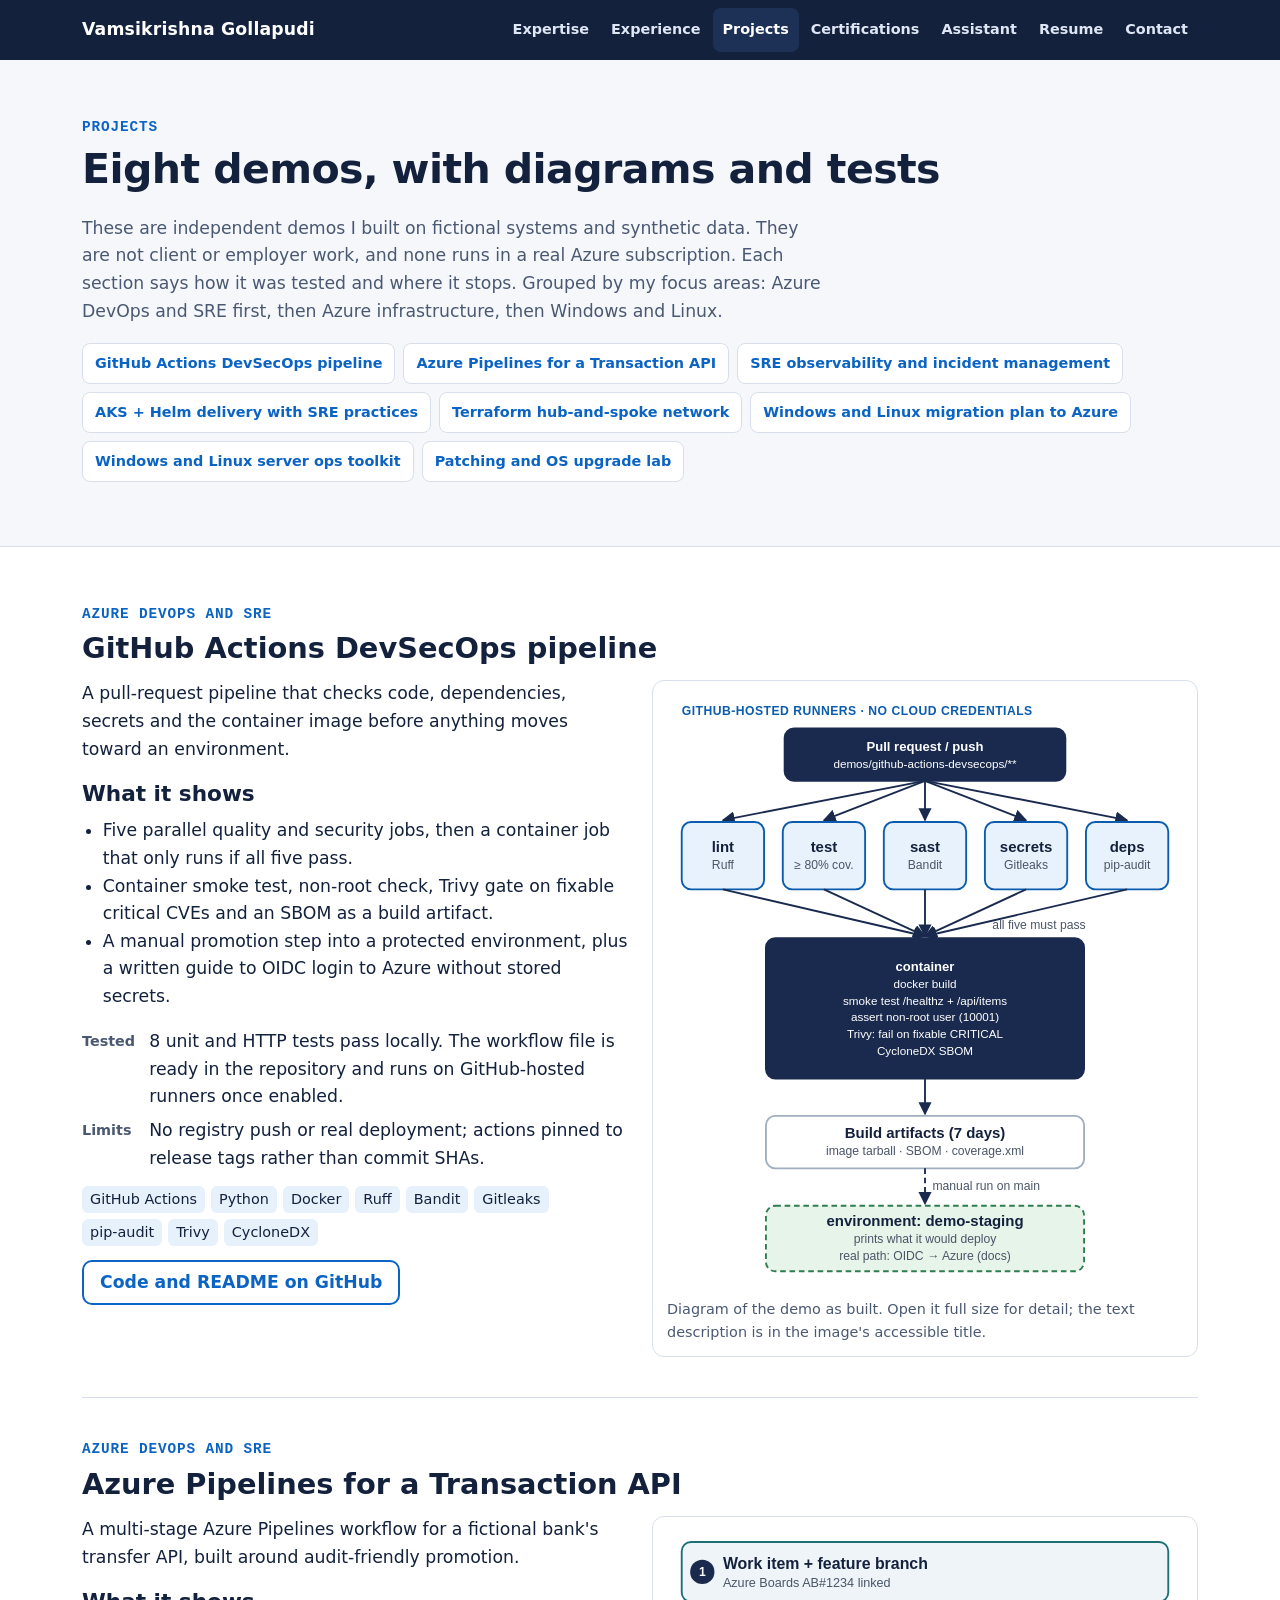
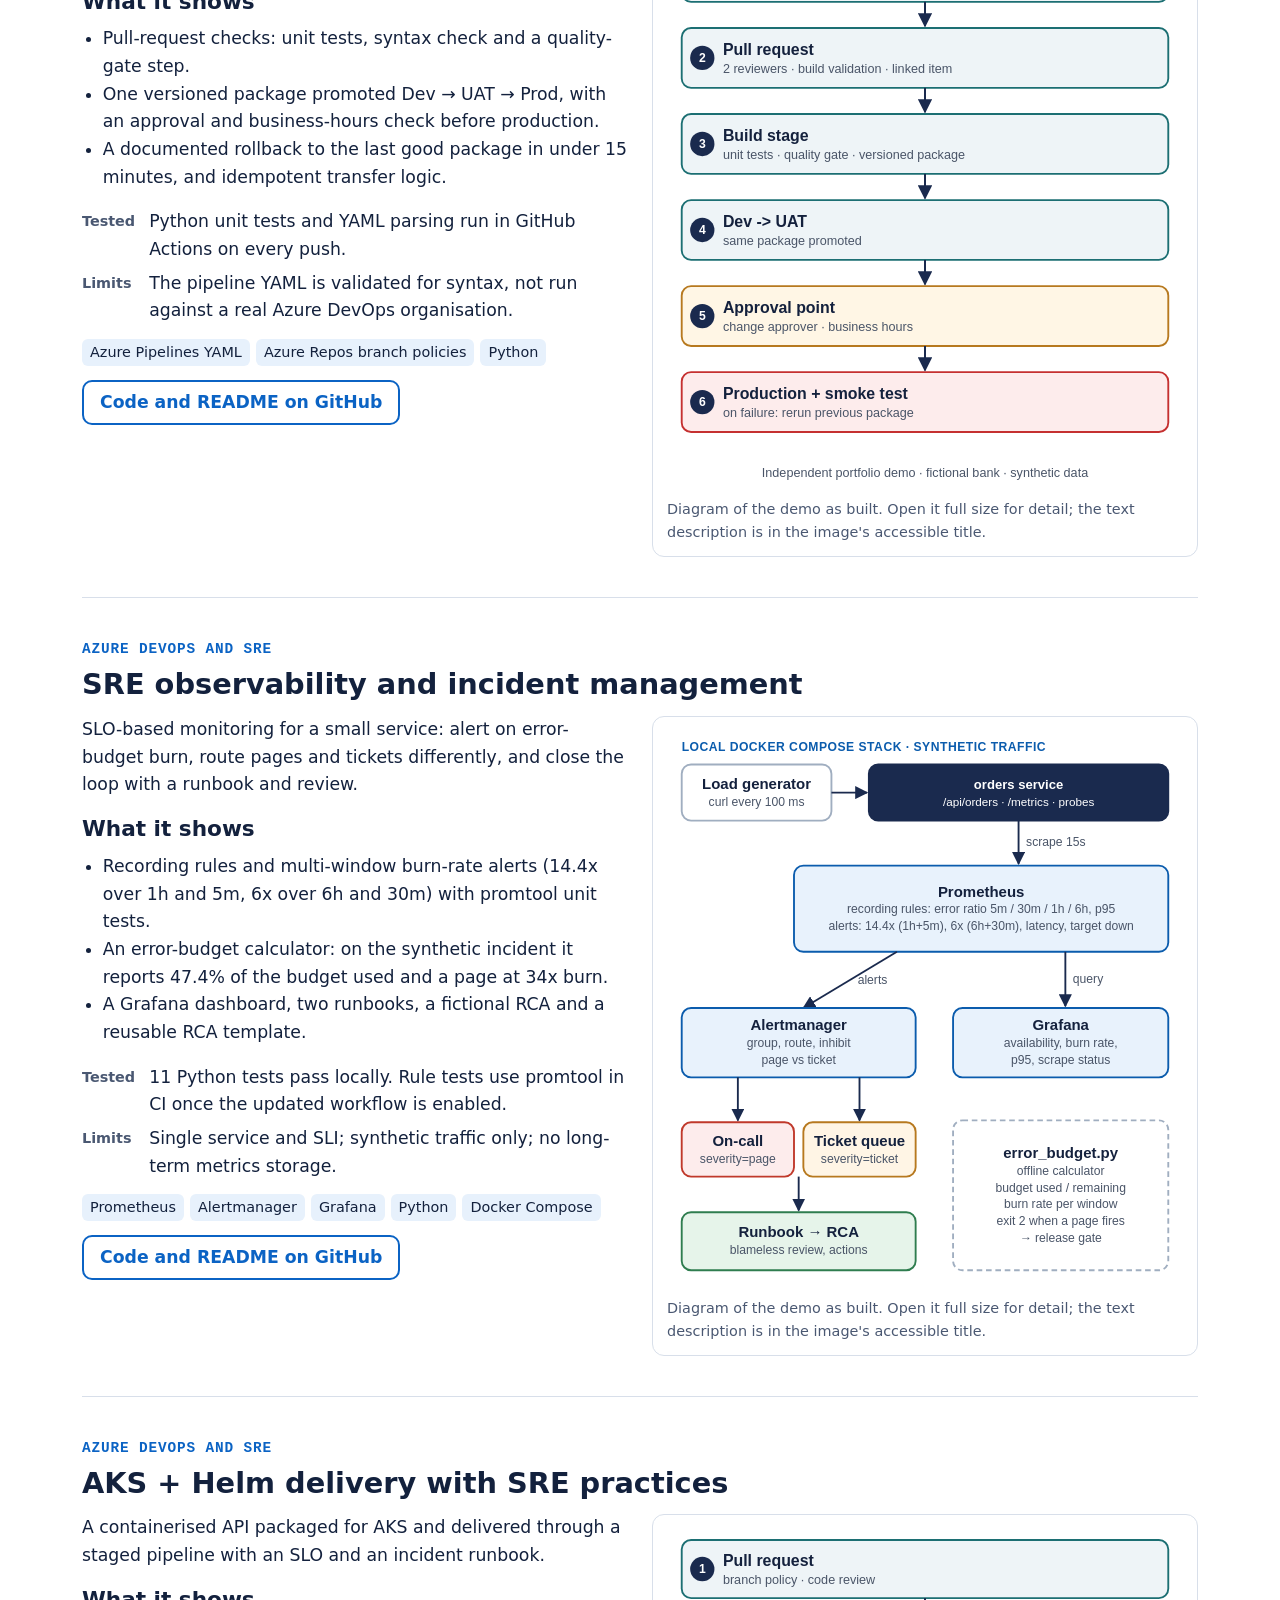
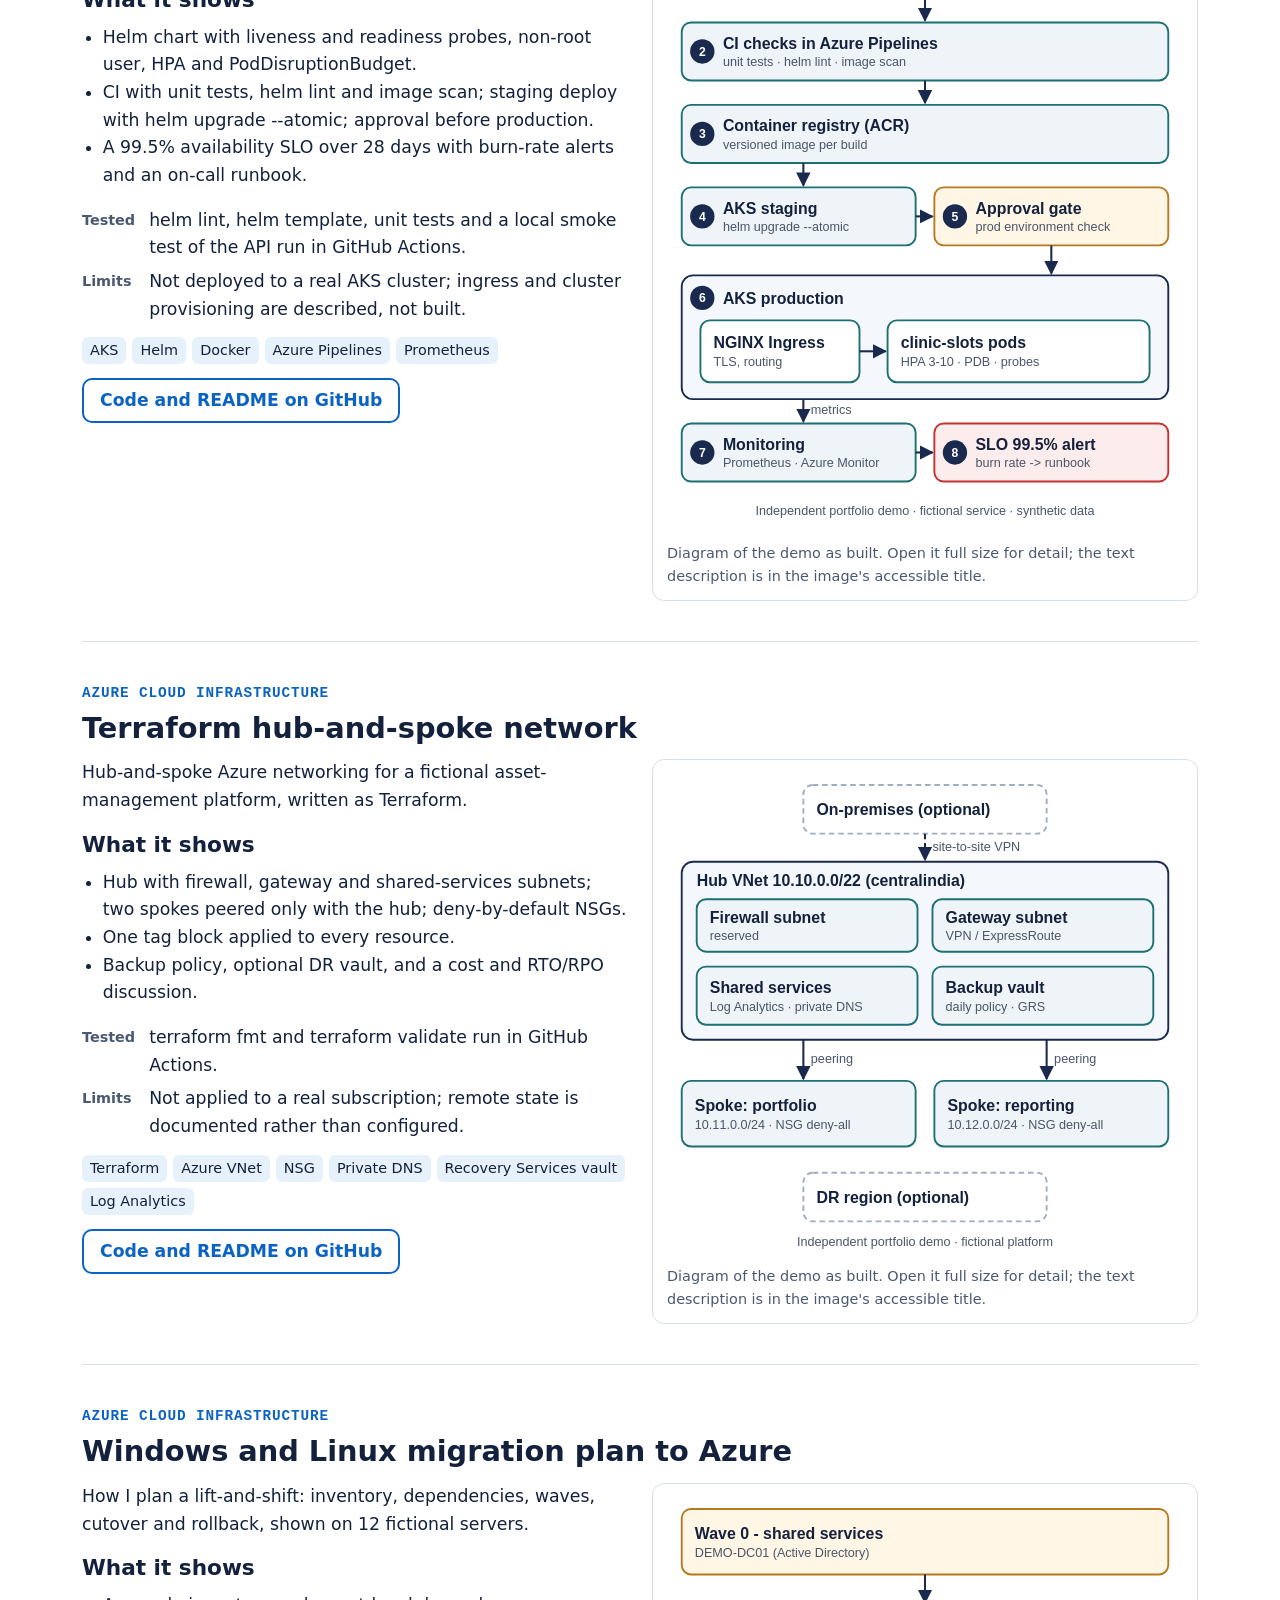
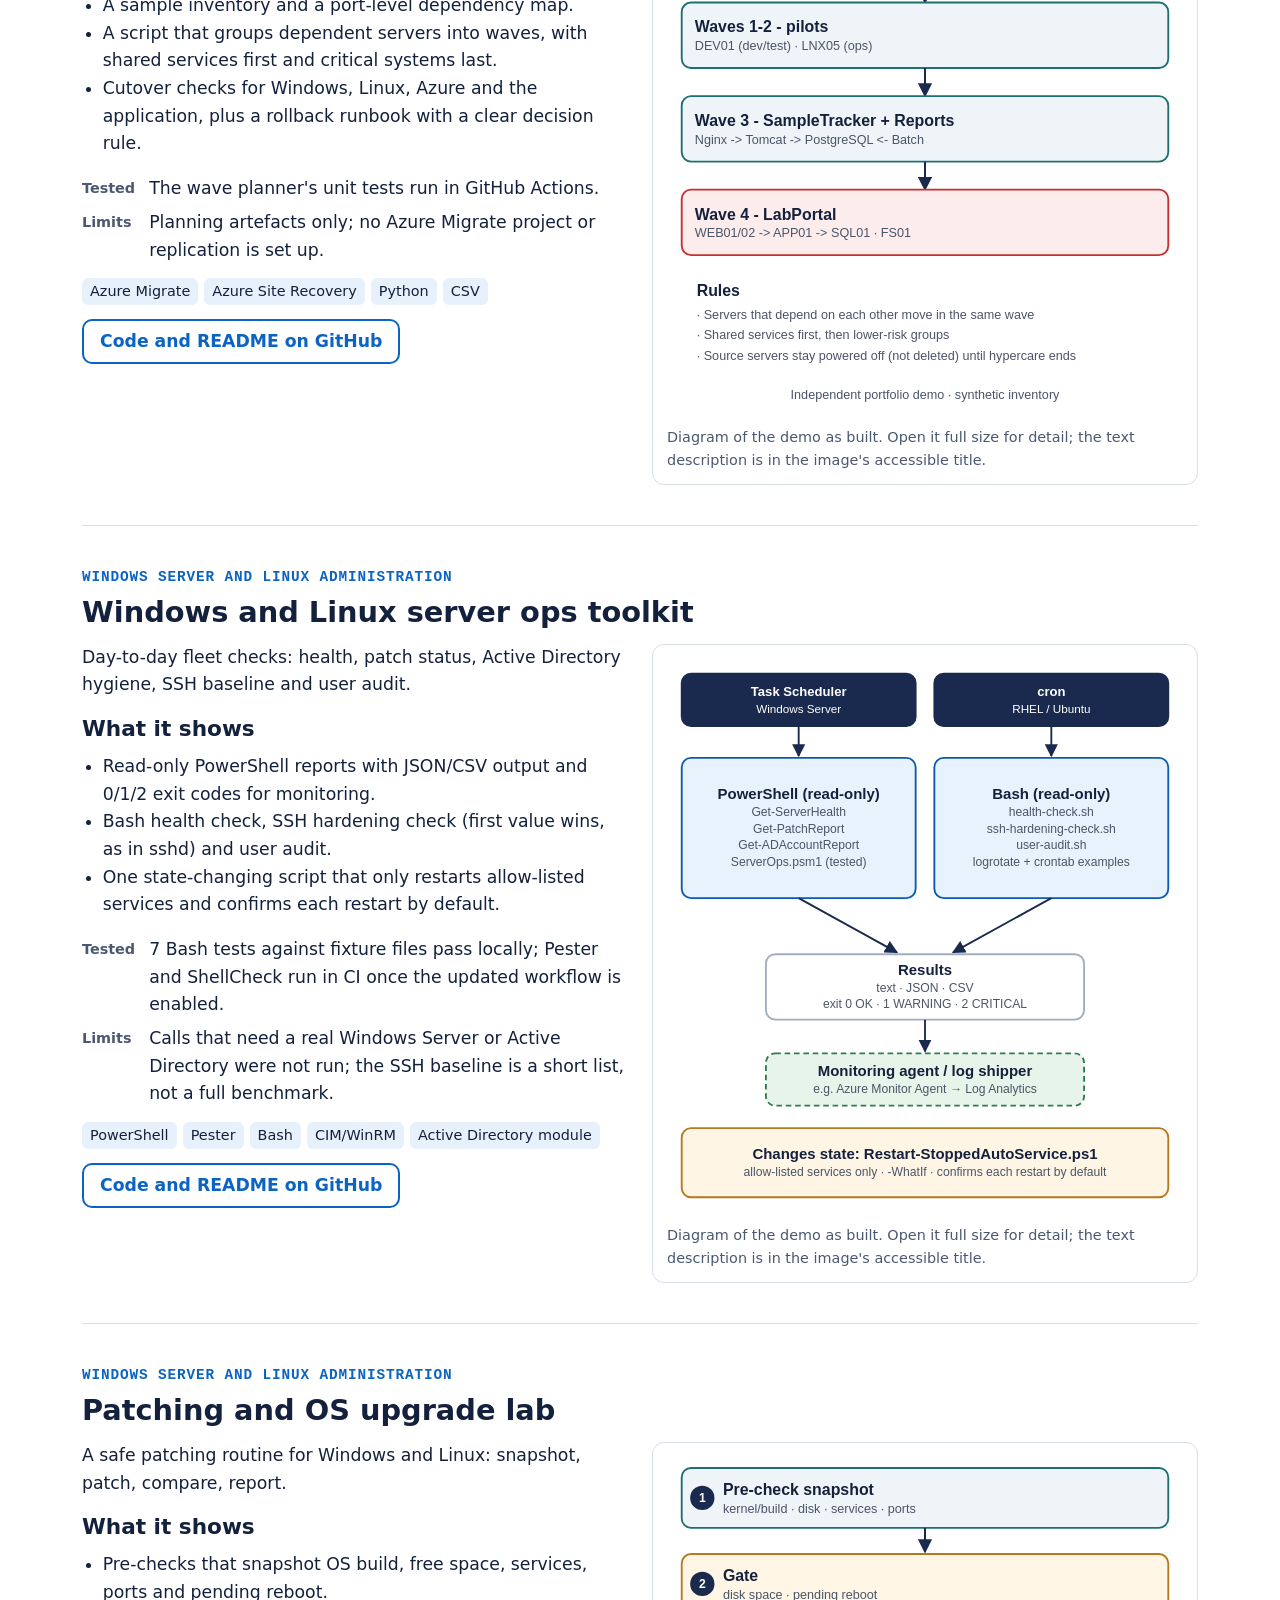
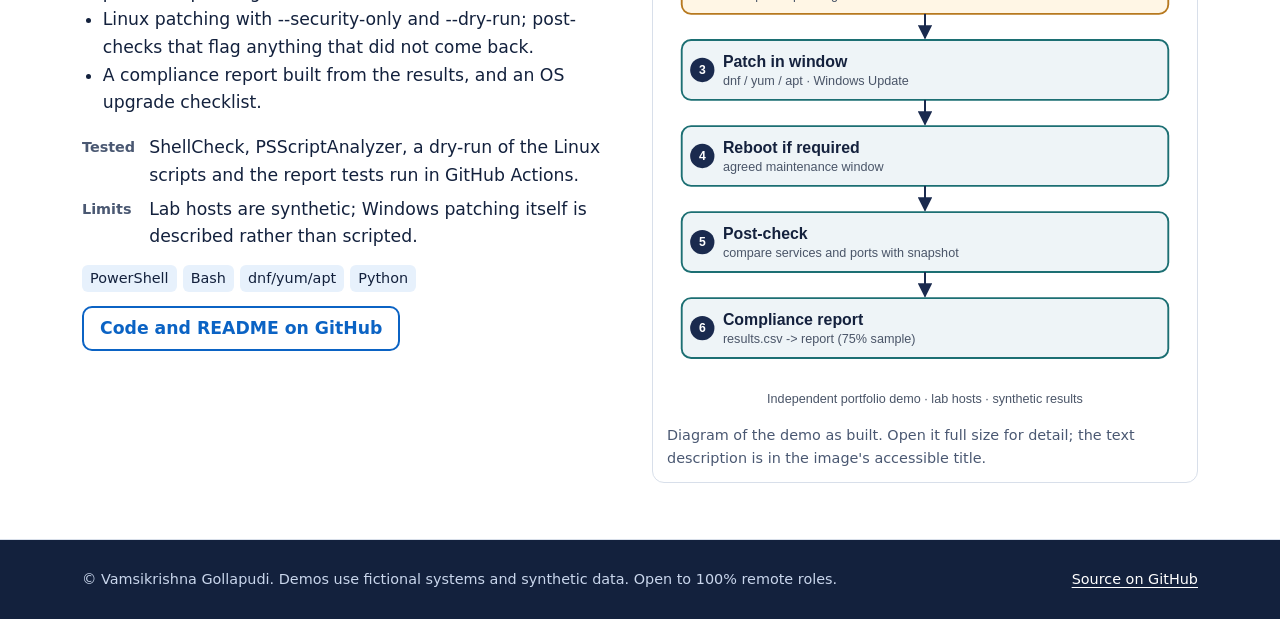
==== projects.html @ fe9ca355 "Add project detail page, resume restyle and portfolio AI assistant - projects.html: eight demos with" ====
<!DOCTYPE html>
<html lang="en-IN">
<head>
<meta charset="utf-8">
<meta name="viewport" content="width=device-width, initial-scale=1">
<title>Portfolio Projects | Vamsikrishna Gollapudi</title>
<meta name="description" content="Eight independent Azure DevOps, SRE, Azure infrastructure, Windows and Linux demos with architecture diagrams, tests and honest limits.">
<link rel="canonical" href="https://gollapudivamsi18.github.io/projects.html">
<meta property="og:type" content="website">
<meta property="og:url" content="https://gollapudivamsi18.github.io/projects.html">
<meta property="og:title" content="Portfolio Projects | Vamsikrishna Gollapudi">
<meta property="og:description" content="Azure DevOps, SRE and Azure infrastructure demos with architecture diagrams and tests.">
<meta name="theme-color" content="#13213d">
<link rel="stylesheet" href="assets/css/site.css">
</head>
<body>
<a class="skip" href="#main">Skip to content</a>
<header class="site-header">
  <div class="wrap">
    <a class="brand" href="./">Vamsikrishna Gollapudi</a>
    <button class="menu-btn ghost" type="button" aria-expanded="false" aria-controls="site-nav">Menu</button>
    <nav class="nav" id="site-nav" aria-label="Main">
      <a href="./#expertise">Expertise</a>
      <a href="./#experience">Experience</a>
      <a href="projects.html" aria-current="page">Projects</a>
      <a href="./#certifications">Certifications</a>
      <a href="./#assistant-section">Assistant</a>
      <a href="resume.html">Resume</a>
      <a href="./#contact">Contact</a>
    </nav>
  </div>
</header>
<main id="main">
<section class="block">
  <div class="wrap">
    <p class="eyebrow">Projects</p>
    <h1>Eight demos, with diagrams and tests</h1>
    <p class="lead">These are independent demos I built on fictional systems and synthetic data. They are not client or employer work, and none runs in a real Azure subscription. Each section says how it was tested and where it stops. Grouped by my focus areas: Azure DevOps and SRE first, then Azure infrastructure, then Windows and Linux.</p>
    <ul class="toc"><li><a href="#devsecops">GitHub Actions DevSecOps pipeline</a></li><li><a href="#banking-pipeline">Azure Pipelines for a Transaction API</a></li><li><a href="#sre-observability">SRE observability and incident management</a></li><li><a href="#aks-helm-sre">AKS + Helm delivery with SRE practices</a></li><li><a href="#terraform-hub-spoke">Terraform hub-and-spoke network</a></li><li><a href="#migration-plan">Windows and Linux migration plan to Azure</a></li><li><a href="#server-ops-toolkit">Windows and Linux server ops toolkit</a></li><li><a href="#patching-lab">Patching and OS upgrade lab</a></li></ul>
  </div>
</section>
<section class="block">
  <div class="wrap">
<article class="project" id="devsecops" aria-labelledby="devsecops-title">
  <p class="eyebrow">Azure DevOps and SRE</p>
  <h2 id="devsecops-title">GitHub Actions DevSecOps pipeline</h2>
  <div class="project-grid">
    <div>
      <p>A pull-request pipeline that checks code, dependencies, secrets and the container image before anything moves toward an environment.</p>
      <h3>What it shows</h3>
      <ul><li>Five parallel quality and security jobs, then a container job that only runs if all five pass.</li><li>Container smoke test, non-root check, Trivy gate on fixable critical CVEs and an SBOM as a build artifact.</li><li>A manual promotion step into a protected environment, plus a written guide to OIDC login to Azure without stored secrets.</li></ul>
      <dl class="meta">
        <dt>Tested</dt><dd>8 unit and HTTP tests pass locally. The workflow file is ready in the repository and runs on GitHub-hosted runners once enabled.</dd>
        <dt>Limits</dt><dd>No registry push or real deployment; actions pinned to release tags rather than commit SHAs.</dd>
      </dl>
      <ul class="tags" aria-label="Technology"><li>GitHub Actions</li><li>Python</li><li>Docker</li><li>Ruff</li><li>Bandit</li><li>Gitleaks</li><li>pip-audit</li><li>Trivy</li><li>CycloneDX</li></ul>
      <p style="margin-top:14px"><a class="btn ghost" href="https://github.com/gollapudivamsi18/gollapudivamsi18.github.io/tree/main/demos/github-actions-devsecops" target="_blank" rel="noopener">Code and README on GitHub</a></p>
    </div>
    <figure class="diagram">
      <a href="assets/img/devsecops-pipeline.svg" target="_blank" rel="noopener"><img src="assets/img/devsecops-pipeline.svg" alt="Architecture diagram: GitHub Actions DevSecOps pipeline" loading="lazy" width="560" height="600"></a>
      <figcaption>Diagram of the demo as built. Open it full size for detail; the text description is in the image's accessible title.</figcaption>
    </figure>
  </div>
</article>
<article class="project" id="banking-pipeline" aria-labelledby="banking-pipeline-title">
  <p class="eyebrow">Azure DevOps and SRE</p>
  <h2 id="banking-pipeline-title">Azure Pipelines for a Transaction API</h2>
  <div class="project-grid">
    <div>
      <p>A multi-stage Azure Pipelines workflow for a fictional bank&#x27;s transfer API, built around audit-friendly promotion.</p>
      <h3>What it shows</h3>
      <ul><li>Pull-request checks: unit tests, syntax check and a quality-gate step.</li><li>One versioned package promoted Dev → UAT → Prod, with an approval and business-hours check before production.</li><li>A documented rollback to the last good package in under 15 minutes, and idempotent transfer logic.</li></ul>
      <dl class="meta">
        <dt>Tested</dt><dd>Python unit tests and YAML parsing run in GitHub Actions on every push.</dd>
        <dt>Limits</dt><dd>The pipeline YAML is validated for syntax, not run against a real Azure DevOps organisation.</dd>
      </dl>
      <ul class="tags" aria-label="Technology"><li>Azure Pipelines YAML</li><li>Azure Repos branch policies</li><li>Python</li></ul>
      <p style="margin-top:14px"><a class="btn ghost" href="https://github.com/gollapudivamsi18/gollapudivamsi18.github.io/tree/main/demos/banking-pipeline" target="_blank" rel="noopener">Code and README on GitHub</a></p>
    </div>
    <figure class="diagram">
      <a href="assets/img/banking-pipeline.svg" target="_blank" rel="noopener"><img src="assets/img/banking-pipeline.svg" alt="Architecture diagram: Azure Pipelines for a Transaction API" loading="lazy" width="560" height="600"></a>
      <figcaption>Diagram of the demo as built. Open it full size for detail; the text description is in the image's accessible title.</figcaption>
    </figure>
  </div>
</article>
<article class="project" id="sre-observability" aria-labelledby="sre-observability-title">
  <p class="eyebrow">Azure DevOps and SRE</p>
  <h2 id="sre-observability-title">SRE observability and incident management</h2>
  <div class="project-grid">
    <div>
      <p>SLO-based monitoring for a small service: alert on error-budget burn, route pages and tickets differently, and close the loop with a runbook and review.</p>
      <h3>What it shows</h3>
      <ul><li>Recording rules and multi-window burn-rate alerts (14.4x over 1h and 5m, 6x over 6h and 30m) with promtool unit tests.</li><li>An error-budget calculator: on the synthetic incident it reports 47.4% of the budget used and a page at 34x burn.</li><li>A Grafana dashboard, two runbooks, a fictional RCA and a reusable RCA template.</li></ul>
      <dl class="meta">
        <dt>Tested</dt><dd>11 Python tests pass locally. Rule tests use promtool in CI once the updated workflow is enabled.</dd>
        <dt>Limits</dt><dd>Single service and SLI; synthetic traffic only; no long-term metrics storage.</dd>
      </dl>
      <ul class="tags" aria-label="Technology"><li>Prometheus</li><li>Alertmanager</li><li>Grafana</li><li>Python</li><li>Docker Compose</li></ul>
      <p style="margin-top:14px"><a class="btn ghost" href="https://github.com/gollapudivamsi18/gollapudivamsi18.github.io/tree/main/demos/sre-observability" target="_blank" rel="noopener">Code and README on GitHub</a></p>
    </div>
    <figure class="diagram">
      <a href="assets/img/sre-observability.svg" target="_blank" rel="noopener"><img src="assets/img/sre-observability.svg" alt="Architecture diagram: SRE observability and incident management" loading="lazy" width="560" height="600"></a>
      <figcaption>Diagram of the demo as built. Open it full size for detail; the text description is in the image's accessible title.</figcaption>
    </figure>
  </div>
</article>
<article class="project" id="aks-helm-sre" aria-labelledby="aks-helm-sre-title">
  <p class="eyebrow">Azure DevOps and SRE</p>
  <h2 id="aks-helm-sre-title">AKS + Helm delivery with SRE practices</h2>
  <div class="project-grid">
    <div>
      <p>A containerised API packaged for AKS and delivered through a staged pipeline with an SLO and an incident runbook.</p>
      <h3>What it shows</h3>
      <ul><li>Helm chart with liveness and readiness probes, non-root user, HPA and PodDisruptionBudget.</li><li>CI with unit tests, helm lint and image scan; staging deploy with helm upgrade --atomic; approval before production.</li><li>A 99.5% availability SLO over 28 days with burn-rate alerts and an on-call runbook.</li></ul>
      <dl class="meta">
        <dt>Tested</dt><dd>helm lint, helm template, unit tests and a local smoke test of the API run in GitHub Actions.</dd>
        <dt>Limits</dt><dd>Not deployed to a real AKS cluster; ingress and cluster provisioning are described, not built.</dd>
      </dl>
      <ul class="tags" aria-label="Technology"><li>AKS</li><li>Helm</li><li>Docker</li><li>Azure Pipelines</li><li>Prometheus</li></ul>
      <p style="margin-top:14px"><a class="btn ghost" href="https://github.com/gollapudivamsi18/gollapudivamsi18.github.io/tree/main/demos/aks-helm-sre" target="_blank" rel="noopener">Code and README on GitHub</a></p>
    </div>
    <figure class="diagram">
      <a href="assets/img/aks-sre-architecture.svg" target="_blank" rel="noopener"><img src="assets/img/aks-sre-architecture.svg" alt="Architecture diagram: AKS + Helm delivery with SRE practices" loading="lazy" width="560" height="600"></a>
      <figcaption>Diagram of the demo as built. Open it full size for detail; the text description is in the image's accessible title.</figcaption>
    </figure>
  </div>
</article>
<article class="project" id="terraform-hub-spoke" aria-labelledby="terraform-hub-spoke-title">
  <p class="eyebrow">Azure cloud infrastructure</p>
  <h2 id="terraform-hub-spoke-title">Terraform hub-and-spoke network</h2>
  <div class="project-grid">
    <div>
      <p>Hub-and-spoke Azure networking for a fictional asset-management platform, written as Terraform.</p>
      <h3>What it shows</h3>
      <ul><li>Hub with firewall, gateway and shared-services subnets; two spokes peered only with the hub; deny-by-default NSGs.</li><li>One tag block applied to every resource.</li><li>Backup policy, optional DR vault, and a cost and RTO/RPO discussion.</li></ul>
      <dl class="meta">
        <dt>Tested</dt><dd>terraform fmt and terraform validate run in GitHub Actions.</dd>
        <dt>Limits</dt><dd>Not applied to a real subscription; remote state is documented rather than configured.</dd>
      </dl>
      <ul class="tags" aria-label="Technology"><li>Terraform</li><li>Azure VNet</li><li>NSG</li><li>Private DNS</li><li>Recovery Services vault</li><li>Log Analytics</li></ul>
      <p style="margin-top:14px"><a class="btn ghost" href="https://github.com/gollapudivamsi18/gollapudivamsi18.github.io/tree/main/demos/terraform-hub-spoke" target="_blank" rel="noopener">Code and README on GitHub</a></p>
    </div>
    <figure class="diagram">
      <a href="assets/img/hub-spoke.svg" target="_blank" rel="noopener"><img src="assets/img/hub-spoke.svg" alt="Architecture diagram: Terraform hub-and-spoke network" loading="lazy" width="560" height="600"></a>
      <figcaption>Diagram of the demo as built. Open it full size for detail; the text description is in the image's accessible title.</figcaption>
    </figure>
  </div>
</article>
<article class="project" id="migration-plan" aria-labelledby="migration-plan-title">
  <p class="eyebrow">Azure cloud infrastructure</p>
  <h2 id="migration-plan-title">Windows and Linux migration plan to Azure</h2>
  <div class="project-grid">
    <div>
      <p>How I plan a lift-and-shift: inventory, dependencies, waves, cutover and rollback, shown on 12 fictional servers.</p>
      <h3>What it shows</h3>
      <ul><li>A sample inventory and a port-level dependency map.</li><li>A script that groups dependent servers into waves, with shared services first and critical systems last.</li><li>Cutover checks for Windows, Linux, Azure and the application, plus a rollback runbook with a clear decision rule.</li></ul>
      <dl class="meta">
        <dt>Tested</dt><dd>The wave planner&#x27;s unit tests run in GitHub Actions.</dd>
        <dt>Limits</dt><dd>Planning artefacts only; no Azure Migrate project or replication is set up.</dd>
      </dl>
      <ul class="tags" aria-label="Technology"><li>Azure Migrate</li><li>Azure Site Recovery</li><li>Python</li><li>CSV</li></ul>
      <p style="margin-top:14px"><a class="btn ghost" href="https://github.com/gollapudivamsi18/gollapudivamsi18.github.io/tree/main/demos/migration-plan" target="_blank" rel="noopener">Code and README on GitHub</a></p>
    </div>
    <figure class="diagram">
      <a href="assets/img/migration-waves.svg" target="_blank" rel="noopener"><img src="assets/img/migration-waves.svg" alt="Architecture diagram: Windows and Linux migration plan to Azure" loading="lazy" width="560" height="600"></a>
      <figcaption>Diagram of the demo as built. Open it full size for detail; the text description is in the image's accessible title.</figcaption>
    </figure>
  </div>
</article>
<article class="project" id="server-ops-toolkit" aria-labelledby="server-ops-toolkit-title">
  <p class="eyebrow">Windows Server and Linux administration</p>
  <h2 id="server-ops-toolkit-title">Windows and Linux server ops toolkit</h2>
  <div class="project-grid">
    <div>
      <p>Day-to-day fleet checks: health, patch status, Active Directory hygiene, SSH baseline and user audit.</p>
      <h3>What it shows</h3>
      <ul><li>Read-only PowerShell reports with JSON/CSV output and 0/1/2 exit codes for monitoring.</li><li>Bash health check, SSH hardening check (first value wins, as in sshd) and user audit.</li><li>One state-changing script that only restarts allow-listed services and confirms each restart by default.</li></ul>
      <dl class="meta">
        <dt>Tested</dt><dd>7 Bash tests against fixture files pass locally; Pester and ShellCheck run in CI once the updated workflow is enabled.</dd>
        <dt>Limits</dt><dd>Calls that need a real Windows Server or Active Directory were not run; the SSH baseline is a short list, not a full benchmark.</dd>
      </dl>
      <ul class="tags" aria-label="Technology"><li>PowerShell</li><li>Pester</li><li>Bash</li><li>CIM/WinRM</li><li>Active Directory module</li></ul>
      <p style="margin-top:14px"><a class="btn ghost" href="https://github.com/gollapudivamsi18/gollapudivamsi18.github.io/tree/main/demos/server-ops-toolkit" target="_blank" rel="noopener">Code and README on GitHub</a></p>
    </div>
    <figure class="diagram">
      <a href="assets/img/server-ops-toolkit.svg" target="_blank" rel="noopener"><img src="assets/img/server-ops-toolkit.svg" alt="Architecture diagram: Windows and Linux server ops toolkit" loading="lazy" width="560" height="600"></a>
      <figcaption>Diagram of the demo as built. Open it full size for detail; the text description is in the image's accessible title.</figcaption>
    </figure>
  </div>
</article>
<article class="project" id="patching-lab" aria-labelledby="patching-lab-title">
  <p class="eyebrow">Windows Server and Linux administration</p>
  <h2 id="patching-lab-title">Patching and OS upgrade lab</h2>
  <div class="project-grid">
    <div>
      <p>A safe patching routine for Windows and Linux: snapshot, patch, compare, report.</p>
      <h3>What it shows</h3>
      <ul><li>Pre-checks that snapshot OS build, free space, services, ports and pending reboot.</li><li>Linux patching with --security-only and --dry-run; post-checks that flag anything that did not come back.</li><li>A compliance report built from the results, and an OS upgrade checklist.</li></ul>
      <dl class="meta">
        <dt>Tested</dt><dd>ShellCheck, PSScriptAnalyzer, a dry-run of the Linux scripts and the report tests run in GitHub Actions.</dd>
        <dt>Limits</dt><dd>Lab hosts are synthetic; Windows patching itself is described rather than scripted.</dd>
      </dl>
      <ul class="tags" aria-label="Technology"><li>PowerShell</li><li>Bash</li><li>dnf/yum/apt</li><li>Python</li></ul>
      <p style="margin-top:14px"><a class="btn ghost" href="https://github.com/gollapudivamsi18/gollapudivamsi18.github.io/tree/main/demos/patching-lab" target="_blank" rel="noopener">Code and README on GitHub</a></p>
    </div>
    <figure class="diagram">
      <a href="assets/img/patching-flow.svg" target="_blank" rel="noopener"><img src="assets/img/patching-flow.svg" alt="Architecture diagram: Patching and OS upgrade lab" loading="lazy" width="560" height="600"></a>
      <figcaption>Diagram of the demo as built. Open it full size for detail; the text description is in the image's accessible title.</figcaption>
    </figure>
  </div>
</article>
  </div>
</section>
</main>
<footer class="site-footer">
  <div class="wrap">
    <span>© Vamsikrishna Gollapudi. Demos use fictional systems and synthetic data. Open to 100% remote roles.</span>
    <a href="https://github.com/gollapudivamsi18/gollapudivamsi18.github.io">Source on GitHub</a>
  </div>
</footer>
<script src="assets/js/site.js" defer></script>
</body>
</html>
---- assets/css/site.css ----
/* Portfolio stylesheet. One light theme on purpose: navy/slate foundations,
   Azure-blue accents, off-white surfaces. Layout idea: a narrow reading column
   for prose, wider grids for cards, everything collapses to one column < 640px. */
:root {
  --navy: #13213d;
  --navy-2: #1d3157;
  --slate: #4a5872;
  --line: #d8dfea;
  --surface: #f5f7fb;
  --card: #ffffff;
  --azure: #0b63c4;
  --azure-soft: #e7f1fc;
  --ok: #1f7a45;
  --ok-soft: #e5f4ea;
  --warn: #9a5b00;
  --warn-soft: #fff4e2;
  --font-body: "Segoe UI", system-ui, -apple-system, Roboto, "Noto Sans", "Helvetica Neue", Arial, sans-serif;
  --font-mono: ui-monospace, "Cascadia Mono", "SFMono-Regular", Menlo, Consolas, monospace;
  --step--1: clamp(0.84rem, 0.82rem + 0.1vw, 0.9rem);
  --step-0: clamp(1rem, 0.97rem + 0.15vw, 1.08rem);
  --step-1: clamp(1.18rem, 1.1rem + 0.35vw, 1.35rem);
  --step-2: clamp(1.4rem, 1.25rem + 0.7vw, 1.8rem);
  --step-3: clamp(1.75rem, 1.45rem + 1.4vw, 2.6rem);
  --radius: 12px;
  --gutter: clamp(16px, 4vw, 32px);
  color-scheme: light;
}

*, *::before, *::after { box-sizing: border-box; }
[hidden] { display: none !important; }
html { scroll-behavior: smooth; -webkit-text-size-adjust: 100%; }
body {
  margin: 0; background: var(--surface); color: var(--navy);
  font-family: var(--font-body); font-size: var(--step-0); line-height: 1.6;
  overflow-wrap: break-word;
}
img, svg { max-width: 100%; height: auto; }
a { color: var(--azure); text-underline-offset: 3px; }
a:hover { color: var(--navy-2); }
:focus-visible { outline: 3px solid #f0a020; outline-offset: 2px; border-radius: 4px; }
h1, h2, h3 { line-height: 1.2; text-wrap: balance; margin: 0 0 .5em; }
h1 { font-size: var(--step-3); letter-spacing: -0.015em; }
h2 { font-size: var(--step-2); }
h3 { font-size: var(--step-1); }
p { margin: 0 0 1em; }
ul { padding-left: 1.2em; margin: 0 0 1em; }
code { font-family: var(--font-mono); font-size: .9em; background: var(--azure-soft); padding: .1em .35em; border-radius: 4px; }

.wrap { width: 100%; max-width: 1180px; margin: 0 auto; padding: 0 var(--gutter); }
.prose { max-width: 68ch; }
.sr-only { position: absolute; width: 1px; height: 1px; overflow: hidden; clip: rect(0 0 0 0); white-space: nowrap; }
.skip { position: absolute; left: -999px; top: 8px; background: #fff; padding: 8px 12px; z-index: 20; }
.skip:focus { left: 8px; }

/* Header */
.site-header { background: var(--navy); color: #fff; position: sticky; top: 0; z-index: 10; }
.site-header .wrap { display: flex; align-items: center; justify-content: space-between; gap: 12px; min-height: 60px; flex-wrap: wrap; }
.brand { color: #fff; text-decoration: none; font-weight: 700; letter-spacing: .01em; }
.brand:hover { color: #fff; }
.nav { display: flex; flex-wrap: wrap; gap: 4px 2px; }
.nav a { color: #dfe7f5; text-decoration: none; padding: 10px 10px; border-radius: 8px; font-size: var(--step--1); font-weight: 600; }
.nav a:hover, .nav a[aria-current="page"] { color: #fff; background: var(--navy-2); }
.menu-btn { display: none; }
@media (max-width: 760px) {
  .menu-btn { display: inline-flex; }
  .nav { display: none; width: 100%; padding-bottom: 10px; }
  .nav.open { display: flex; flex-direction: column; }
  .nav a { padding: 12px 10px; }
}

/* Buttons */
.btn, button {
  font: inherit; font-weight: 650; cursor: pointer; border-radius: 10px; min-height: 44px;
  padding: 10px 16px; border: 2px solid var(--azure); background: var(--azure); color: #fff;
  display: inline-flex; align-items: center; justify-content: center; gap: 8px; text-decoration: none; line-height: 1.2;
}
.btn:hover, button:hover { background: #0a55a8; border-color: #0a55a8; color: #fff; }
.btn.ghost, button.ghost { background: transparent; color: var(--azure); }
.btn.ghost:hover, button.ghost:hover { background: var(--azure-soft); color: var(--navy); }
.site-header button.ghost { color: #fff; border-color: #6f86b3; }
button[disabled] { opacity: .45; cursor: not-allowed; }
button[aria-pressed="true"] { background: var(--navy); border-color: var(--navy); color: #fff; }

/* Hero */
.hero { background: linear-gradient(180deg, var(--navy) 0, var(--navy-2) 100%); color: #fff; padding: clamp(28px, 5vw, 56px) 0 clamp(28px, 4vw, 44px); }
.hero .wrap { display: grid; grid-template-columns: minmax(0, 1.25fr) minmax(0, 1fr); gap: clamp(20px, 4vw, 48px); align-items: start; }
.hero h1 { color: #fff; margin-bottom: .2em; }
.hero .role { font-size: var(--step-1); color: #bcd6f5; font-weight: 600; margin-bottom: .8em; }
.hero p { color: #e3eaf6; max-width: 60ch; }
.availability { display: flex; flex-wrap: wrap; gap: 8px; margin: 0 0 18px; padding: 0; list-style: none; }
.chip { display: inline-block; border-radius: 999px; padding: 4px 12px; font-size: var(--step--1); font-weight: 650; background: rgba(255,255,255,.1); color: #fff; border: 1px solid rgba(255,255,255,.25); }
.chip.remote { background: #e5f4ea; color: #134d2c; border-color: #9ccfb0; }
.hero .actions { display: flex; flex-wrap: wrap; gap: 10px; }
.hero .btn.ghost { color: #fff; border-color: #89a6d8; }
.hero .btn.ghost:hover { background: rgba(255,255,255,.1); }
.facts { background: rgba(255,255,255,.06); border: 1px solid rgba(255,255,255,.18); border-radius: var(--radius); padding: 18px 20px; }
.facts dl { display: grid; grid-template-columns: auto 1fr; gap: 8px 16px; margin: 0; }
.facts dt { color: #9fb8de; font-size: var(--step--1); font-family: var(--font-mono); text-transform: uppercase; letter-spacing: .04em; padding-top: 2px; }
.facts dd { margin: 0; color: #fff; font-weight: 600; }
@media (max-width: 860px) { .hero .wrap { grid-template-columns: 1fr; } }
@media (max-width: 400px) { .facts dl { grid-template-columns: 1fr; gap: 2px; } .facts dd { margin-bottom: 8px; } }

/* Sections */
section.block { padding: clamp(32px, 5vw, 56px) 0; border-bottom: 1px solid var(--line); }
section.block:nth-of-type(even) { background: #fff; }
.eyebrow { font-family: var(--font-mono); font-size: var(--step--1); color: var(--azure); text-transform: uppercase; letter-spacing: .06em; font-weight: 700; margin-bottom: .4em; }
.lead { color: var(--slate); max-width: 68ch; }
.grid { display: grid; gap: 16px; }
.grid.two { grid-template-columns: repeat(auto-fit, minmax(min(100%, 420px), 1fr)); }
.grid.three { grid-template-columns: repeat(auto-fit, minmax(min(100%, 300px), 1fr)); }
.grid.four { grid-template-columns: repeat(auto-fit, minmax(min(100%, 250px), 1fr)); }
.card { background: var(--card); border: 1px solid var(--line); border-radius: var(--radius); padding: 18px 20px; display: flex; flex-direction: column; gap: 8px; }
.card h3 { margin: 0; }
.card p, .card ul { margin: 0; color: var(--slate); }
.card .more { margin-top: auto; padding-top: 6px; font-weight: 650; }
.rank { font-family: var(--font-mono); font-size: var(--step--1); color: var(--azure); font-weight: 700; }
.tags { display: flex; flex-wrap: wrap; gap: 6px; list-style: none; padding: 0; margin: 0; }
.tags li { background: var(--azure-soft); color: var(--navy); border-radius: 6px; padding: 2px 8px; font-size: var(--step--1); }
.label { display: inline-block; font-size: .78rem; font-weight: 700; letter-spacing: .03em; text-transform: uppercase; border-radius: 6px; padding: 2px 8px; }
.label.demo { background: var(--warn-soft); color: var(--warn); }
.label.ci { background: var(--ok-soft); color: var(--ok); }

/* Experience timeline */
.timeline { list-style: none; padding: 0; margin: 0; display: grid; gap: 14px; }
.timeline li { background: var(--card); border: 1px solid var(--line); border-left: 4px solid var(--azure); border-radius: 10px; padding: 14px 18px; }
.timeline .when { font-family: var(--font-mono); font-size: var(--step--1); color: var(--slate); }
.timeline h3 { margin: 2px 0 2px; font-size: var(--step-1); }
.timeline .org { color: var(--slate); margin-bottom: 6px; }
.timeline ul { margin: 0; color: var(--navy); }

/* Project detail pages */
.project { scroll-margin-top: 72px; }
.project + .project { margin-top: 40px; padding-top: 40px; border-top: 1px solid var(--line); }
.project-grid { display: grid; grid-template-columns: minmax(0, 1fr) minmax(0, 1fr); gap: 24px; align-items: start; }
@media (max-width: 900px) { .project-grid { grid-template-columns: 1fr; } }
figure.diagram { margin: 0; background: #fff; border: 1px solid var(--line); border-radius: var(--radius); padding: 10px; }
figure.diagram img { display: block; width: 100%; }
figure.diagram figcaption { font-size: var(--step--1); color: var(--slate); padding: 8px 4px 2px; }
.meta { display: grid; grid-template-columns: max-content 1fr; gap: 6px 14px; margin: 0 0 14px; }
.meta dt { font-weight: 700; color: var(--slate); font-size: var(--step--1); padding-top: 2px; }
.meta dd { margin: 0; }
.toc { display: flex; flex-wrap: wrap; gap: 8px; list-style: none; padding: 0; margin: 0 0 8px; }
.toc a { display: inline-block; padding: 8px 12px; border: 1px solid var(--line); border-radius: 8px; background: #fff; text-decoration: none; font-size: var(--step--1); font-weight: 600; }

/* Assistant */
.assistant { background: var(--card); border: 1px solid var(--line); border-radius: var(--radius); display: grid; grid-template-rows: auto minmax(0, 1fr) auto; height: min(640px, 78vh); min-height: 420px; overflow: hidden; }
.assistant-head { display: flex; flex-wrap: wrap; align-items: center; justify-content: space-between; gap: 8px; padding: 12px 14px; border-bottom: 1px solid var(--line); background: var(--surface); }
.assistant-head strong { font-size: var(--step-0); }
.assistant-head .controls { display: flex; flex-wrap: wrap; gap: 6px; }
.assistant-head button { min-height: 40px; padding: 6px 12px; font-size: var(--step--1); }
.log { overflow-y: auto; padding: 14px; display: flex; flex-direction: column; gap: 10px; }
.msg { max-width: min(88%, 62ch); padding: 10px 14px; border-radius: 12px; white-space: pre-line; }
.msg.bot { background: var(--azure-soft); align-self: flex-start; border-top-left-radius: 4px; }
.msg.user { background: var(--navy); color: #fff; align-self: flex-end; border-top-right-radius: 4px; }
.msg a { font-weight: 650; }
.suggestions { display: flex; flex-wrap: wrap; gap: 6px; }
.suggestions button { min-height: 36px; padding: 4px 10px; font-size: var(--step--1); font-weight: 600; background: #fff; color: var(--azure); border: 1px solid #a9c8ec; }
.suggestions button:hover { background: var(--azure-soft); color: var(--navy); }
.composer { display: flex; gap: 8px; padding: 12px 14px; border-top: 1px solid var(--line); align-items: center; }
.composer input { flex: 1; min-width: 0; font: inherit; padding: 10px 12px; min-height: 44px; border: 1px solid #b8c4d6; border-radius: 10px; }
.composer button { flex: none; }
.assistant-status { font-size: var(--step--1); color: var(--slate); padding: 0 14px 10px; min-height: 1.4em; }
.mic.listening { background: #b42318; border-color: #b42318; }
@media (max-width: 480px) { .composer .send-label { display: none; } }

/* Resume page */
.resume { background: #fff; border: 1px solid var(--line); border-radius: var(--radius); padding: clamp(18px, 4vw, 40px); margin: 24px auto; max-width: 900px; }
.resume h2 { font-size: var(--step-1); border-bottom: 2px solid var(--azure); padding-bottom: 4px; margin-top: 1.4em; }
.resume .job { margin-top: 1em; }
.resume .job-head { display: flex; flex-wrap: wrap; justify-content: space-between; gap: 4px 12px; }
.resume .job-head strong { font-size: var(--step-0); }
.resume .dates { font-family: var(--font-mono); font-size: var(--step--1); color: var(--slate); }
.note { background: var(--warn-soft); border: 1px solid #f0cf96; border-radius: 10px; padding: 10px 14px; color: #5a3a00; font-size: var(--step--1); }

/* Footer */
.site-footer { background: var(--navy); color: #c9d6ec; padding: 28px 0; font-size: var(--step--1); }
.site-footer a { color: #fff; }
.site-footer .wrap { display: flex; flex-wrap: wrap; justify-content: space-between; gap: 12px; }

@media (prefers-reduced-motion: reduce) {
  html { scroll-behavior: auto; }
  *, *::before, *::after { animation: none !important; transition: none !important; }
}
@media print {
  body.no-print * { display: none !important; }
  body.no-print::after { content: "This page is view-only. Please contact Vamsikrishna Gollapudi for a copy of the resume."; display: block; padding: 40px; font-size: 18px; }
}
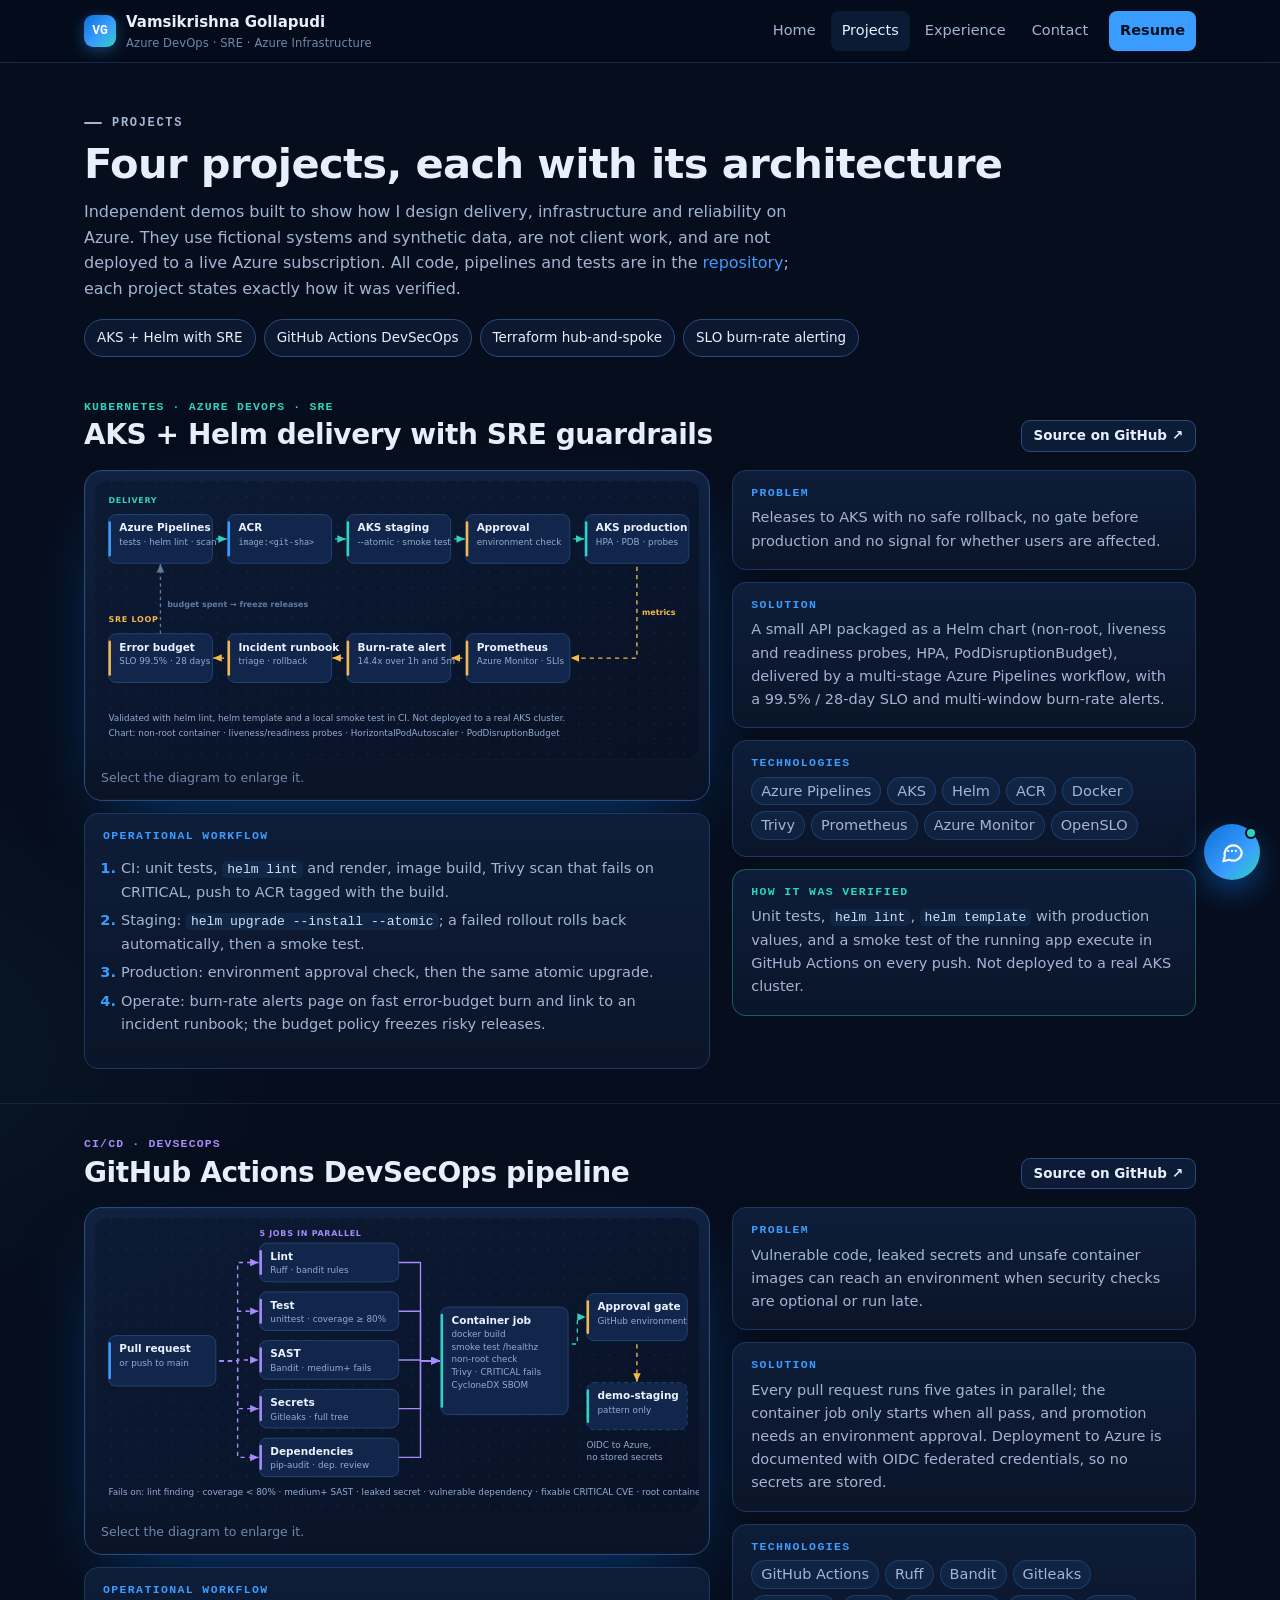
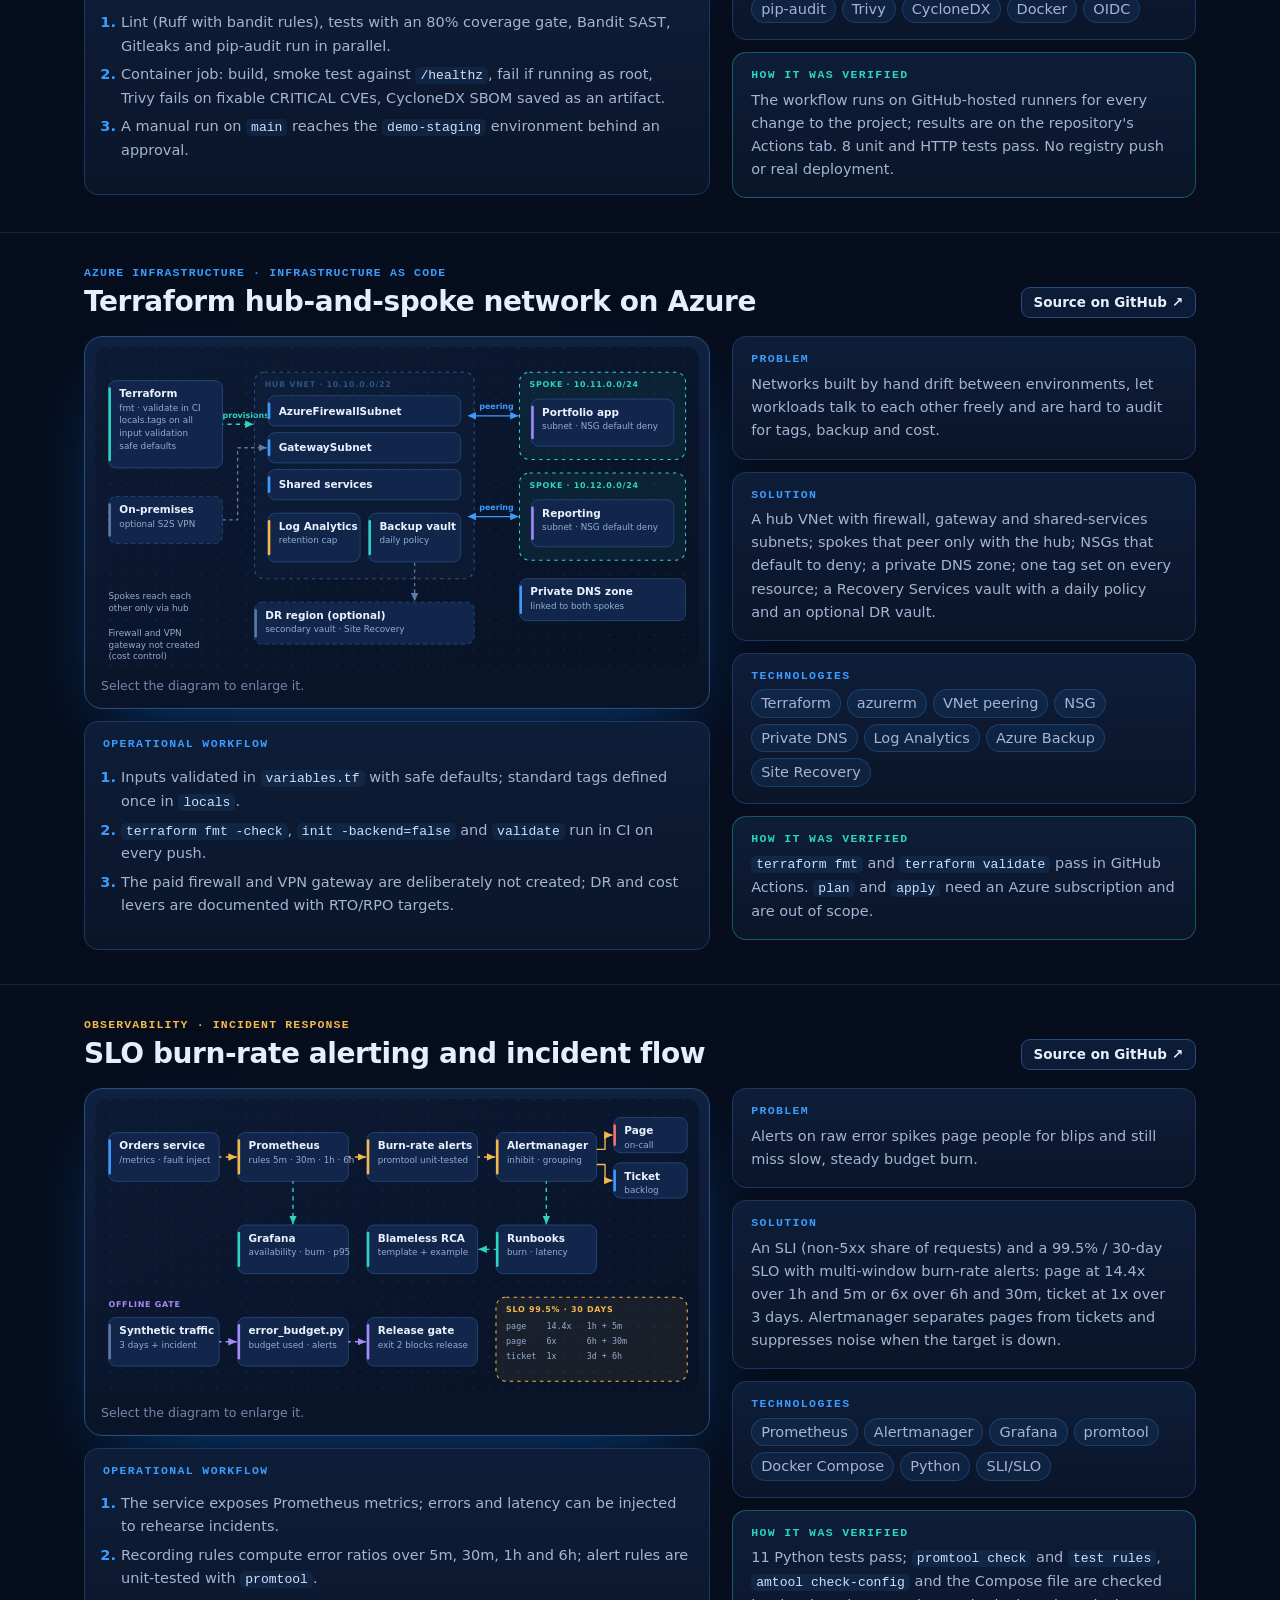
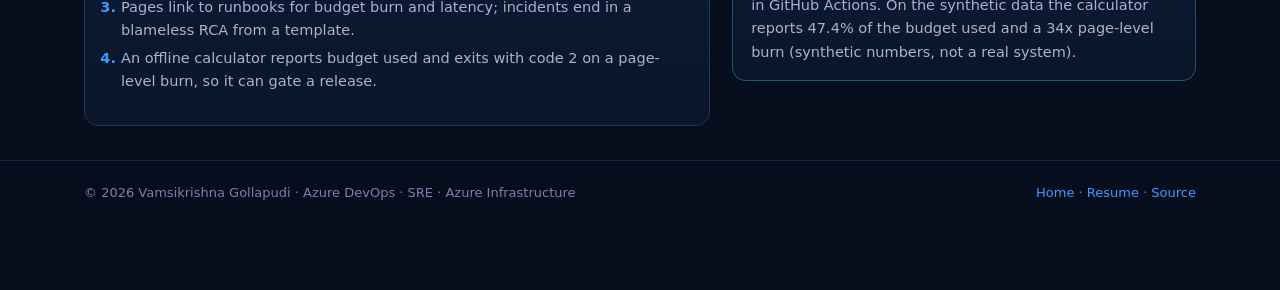
==== commit fe0afcfe: "Redesign v3 (3/4): new homepage, projects and resume pages - Hero with roles, verified metrics and p" ====
--- a/projects.html
+++ b/projects.html
@@ -3,221 +3,182 @@
 <head>
 <meta charset="utf-8">
 <meta name="viewport" content="width=device-width, initial-scale=1">
-<title>Portfolio Projects | Vamsikrishna Gollapudi</title>
-<meta name="description" content="Eight independent Azure DevOps, SRE, Azure infrastructure, Windows and Linux demos with architecture diagrams, tests and honest limits.">
+<title>Projects — AKS, DevSecOps, Terraform and SRE | Vamsikrishna Gollapudi</title>
+<meta name="description" content="Azure DevOps and SRE projects by Vamsikrishna Gollapudi: AKS and Helm delivery with SLOs, a GitHub Actions DevSecOps pipeline, a Terraform hub-and-spoke network on Azure, and SLO burn-rate alerting with Prometheus and Grafana.">
 <link rel="canonical" href="https://gollapudivamsi18.github.io/projects.html">
 <meta property="og:type" content="website">
 <meta property="og:url" content="https://gollapudivamsi18.github.io/projects.html">
-<meta property="og:title" content="Portfolio Projects | Vamsikrishna Gollapudi">
-<meta property="og:description" content="Azure DevOps, SRE and Azure infrastructure demos with architecture diagrams and tests.">
-<meta name="theme-color" content="#13213d">
+<meta property="og:title" content="Projects — Vamsikrishna Gollapudi, Azure DevOps and SRE">
+<meta property="og:description" content="Four tested projects with architecture diagrams: AKS + Helm, DevSecOps, Terraform hub-and-spoke, SLO alerting.">
+<meta name="theme-color" content="#060d1c">
+<link rel="icon" href="data:image/svg+xml,%3Csvg xmlns='http://www.w3.org/2000/svg' viewBox='0 0 32 32'%3E%3Crect width='32' height='32' rx='8' fill='%230a6fd6'/%3E%3Ctext x='16' y='21' font-family='monospace' font-size='13' font-weight='700' fill='white' text-anchor='middle'%3EVG%3C/text%3E%3C/svg%3E">
 <link rel="stylesheet" href="assets/css/site.css">
+<script>document.documentElement.className += " js";</script>
 </head>
 <body>
 <a class="skip" href="#main">Skip to content</a>
 <header class="site-header">
   <div class="wrap">
-    <a class="brand" href="./">Vamsikrishna Gollapudi</a>
-    <button class="menu-btn ghost" type="button" aria-expanded="false" aria-controls="site-nav">Menu</button>
+    <a class="brand" href="./" aria-label="Vamsikrishna Gollapudi, home"><span class="brand-mark" aria-hidden="true">VG</span><span>Vamsikrishna Gollapudi<small>Azure DevOps · SRE · Azure Infrastructure</small></span></a>
+    <button class="menu-btn" type="button" aria-expanded="false" aria-controls="site-nav" aria-label="Open menu"><span></span><span></span><span></span></button>
     <nav class="nav" id="site-nav" aria-label="Main">
-      <a href="./#expertise">Expertise</a>
+      <a href="./">Home</a>
+      <a href="projects.html" aria-current="page">Projects</a>
       <a href="./#experience">Experience</a>
-      <a href="projects.html" aria-current="page">Projects</a>
-      <a href="./#certifications">Certifications</a>
-      <a href="./#assistant-section">Assistant</a>
-      <a href="resume.html">Resume</a>
       <a href="./#contact">Contact</a>
+      <a class="nav-cta" href="resume.html">Resume</a>
     </nav>
   </div>
 </header>
+
 <main id="main">
-<section class="block">
+<section class="page-head">
   <div class="wrap">
     <p class="eyebrow">Projects</p>
-    <h1>Eight demos, with diagrams and tests</h1>
-    <p class="lead">These are independent demos I built on fictional systems and synthetic data. They are not client or employer work, and none runs in a real Azure subscription. Each section says how it was tested and where it stops. Grouped by my focus areas: Azure DevOps and SRE first, then Azure infrastructure, then Windows and Linux.</p>
-    <ul class="toc"><li><a href="#devsecops">GitHub Actions DevSecOps pipeline</a></li><li><a href="#banking-pipeline">Azure Pipelines for a Transaction API</a></li><li><a href="#sre-observability">SRE observability and incident management</a></li><li><a href="#aks-helm-sre">AKS + Helm delivery with SRE practices</a></li><li><a href="#terraform-hub-spoke">Terraform hub-and-spoke network</a></li><li><a href="#migration-plan">Windows and Linux migration plan to Azure</a></li><li><a href="#server-ops-toolkit">Windows and Linux server ops toolkit</a></li><li><a href="#patching-lab">Patching and OS upgrade lab</a></li></ul>
+    <h1>Four projects, each with its architecture</h1>
+    <p>Independent demos built to show how I design delivery, infrastructure and reliability on Azure. They use fictional systems and synthetic data, are not client work, and are not deployed to a live Azure subscription. All code, pipelines and tests are in the <a href="https://github.com/gollapudivamsi18/gollapudivamsi18.github.io/tree/main/demos" target="_blank" rel="noopener">repository</a>; each project states exactly how it was verified.</p>
+    <ul class="jump" aria-label="Jump to a project">
+      <li><a href="#aks-helm-sre">AKS + Helm with SRE</a></li>
+      <li><a href="#devsecops">GitHub Actions DevSecOps</a></li>
+      <li><a href="#terraform-hub-spoke">Terraform hub-and-spoke</a></li>
+      <li><a href="#sre-observability">SLO burn-rate alerting</a></li>
+    </ul>
   </div>
 </section>
-<section class="block">
+
+<article class="case" id="aks-helm-sre" aria-labelledby="aks-helm-sre-title">
   <div class="wrap">
-<article class="project" id="devsecops" aria-labelledby="devsecops-title">
-  <p class="eyebrow">Azure DevOps and SRE</p>
-  <h2 id="devsecops-title">GitHub Actions DevSecOps pipeline</h2>
-  <div class="project-grid">
-    <div>
-      <p>A pull-request pipeline that checks code, dependencies, secrets and the container image before anything moves toward an environment.</p>
-      <h3>What it shows</h3>
-      <ul><li>Five parallel quality and security jobs, then a container job that only runs if all five pass.</li><li>Container smoke test, non-root check, Trivy gate on fixable critical CVEs and an SBOM as a build artifact.</li><li>A manual promotion step into a protected environment, plus a written guide to OIDC login to Azure without stored secrets.</li></ul>
-      <dl class="meta">
-        <dt>Tested</dt><dd>8 unit and HTTP tests pass locally. The workflow file is ready in the repository and runs on GitHub-hosted runners once enabled.</dd>
-        <dt>Limits</dt><dd>No registry push or real deployment; actions pinned to release tags rather than commit SHAs.</dd>
-      </dl>
-      <ul class="tags" aria-label="Technology"><li>GitHub Actions</li><li>Python</li><li>Docker</li><li>Ruff</li><li>Bandit</li><li>Gitleaks</li><li>pip-audit</li><li>Trivy</li><li>CycloneDX</li></ul>
-      <p style="margin-top:14px"><a class="btn ghost" href="https://github.com/gollapudivamsi18/gollapudivamsi18.github.io/tree/main/demos/github-actions-devsecops" target="_blank" rel="noopener">Code and README on GitHub</a></p>
+    <div class="case-head">
+      <div><p class="kicker teal">Kubernetes · Azure DevOps · SRE</p><h2 id="aks-helm-sre-title">AKS + Helm delivery with SRE guardrails</h2></div>
+      <a class="btn btn-ghost btn-sm" href="https://github.com/gollapudivamsi18/gollapudivamsi18.github.io/tree/main/demos/aks-helm-sre" target="_blank" rel="noopener">Source on GitHub ↗</a>
     </div>
-    <figure class="diagram">
-      <a href="assets/img/devsecops-pipeline.svg" target="_blank" rel="noopener"><img src="assets/img/devsecops-pipeline.svg" alt="Architecture diagram: GitHub Actions DevSecOps pipeline" loading="lazy" width="560" height="600"></a>
-      <figcaption>Diagram of the demo as built. Open it full size for detail; the text description is in the image's accessible title.</figcaption>
-    </figure>
+    <div class="case-grid">
+      <div class="case-facts">
+        <figure class="diagram-card" style="margin:0">
+          <button class="zoomable" type="button" data-diagram="assets/img/aks-sre-architecture.svg" data-title="AKS + Helm delivery with SRE guardrails" aria-label="Enlarge diagram: AKS + Helm delivery with SRE guardrails">
+            <img src="assets/img/aks-sre-architecture.svg" width="720" height="330" alt="Azure Pipelines runs tests, helm lint and an image scan, pushes to ACR, deploys to AKS staging with an atomic Helm upgrade and smoke test, waits for approval, then deploys to production. Prometheus and Azure Monitor feed burn-rate alerts, an incident runbook and an error-budget policy that can freeze releases.">
+          </button>
+          <figcaption>Select the diagram to enlarge it.</figcaption>
+        </figure>
+        <div class="panel"><h3>Operational workflow</h3><ol>
+          <li>CI: unit tests, <code>helm lint</code> and render, image build, Trivy scan that fails on CRITICAL, push to ACR tagged with the build.</li>
+          <li>Staging: <code>helm upgrade --install --atomic</code>; a failed rollout rolls back automatically, then a smoke test.</li>
+          <li>Production: environment approval check, then the same atomic upgrade.</li>
+          <li>Operate: burn-rate alerts page on fast error-budget burn and link to an incident runbook; the budget policy freezes risky releases.</li>
+        </ol></div>
+      </div>
+      <div class="case-facts">
+        <div class="panel"><h3>Problem</h3><p>Releases to AKS with no safe rollback, no gate before production and no signal for whether users are affected.</p></div>
+        <div class="panel"><h3>Solution</h3><p>A small API packaged as a Helm chart (non-root, liveness and readiness probes, HPA, PodDisruptionBudget), delivered by a multi-stage Azure Pipelines workflow, with a 99.5% / 28-day SLO and multi-window burn-rate alerts.</p></div>
+        <div class="panel"><h3>Technologies</h3><ul class="chips"><li>Azure Pipelines</li><li>AKS</li><li>Helm</li><li>ACR</li><li>Docker</li><li>Trivy</li><li>Prometheus</li><li>Azure Monitor</li><li>OpenSLO</li></ul></div>
+        <div class="panel verify"><h3>How it was verified</h3><p>Unit tests, <code>helm lint</code>, <code>helm template</code> with production values, and a smoke test of the running app execute in GitHub Actions on every push. Not deployed to a real AKS cluster.</p></div>
+      </div>
+    </div>
   </div>
 </article>
-<article class="project" id="banking-pipeline" aria-labelledby="banking-pipeline-title">
-  <p class="eyebrow">Azure DevOps and SRE</p>
-  <h2 id="banking-pipeline-title">Azure Pipelines for a Transaction API</h2>
-  <div class="project-grid">
-    <div>
-      <p>A multi-stage Azure Pipelines workflow for a fictional bank&#x27;s transfer API, built around audit-friendly promotion.</p>
-      <h3>What it shows</h3>
-      <ul><li>Pull-request checks: unit tests, syntax check and a quality-gate step.</li><li>One versioned package promoted Dev → UAT → Prod, with an approval and business-hours check before production.</li><li>A documented rollback to the last good package in under 15 minutes, and idempotent transfer logic.</li></ul>
-      <dl class="meta">
-        <dt>Tested</dt><dd>Python unit tests and YAML parsing run in GitHub Actions on every push.</dd>
-        <dt>Limits</dt><dd>The pipeline YAML is validated for syntax, not run against a real Azure DevOps organisation.</dd>
-      </dl>
-      <ul class="tags" aria-label="Technology"><li>Azure Pipelines YAML</li><li>Azure Repos branch policies</li><li>Python</li></ul>
-      <p style="margin-top:14px"><a class="btn ghost" href="https://github.com/gollapudivamsi18/gollapudivamsi18.github.io/tree/main/demos/banking-pipeline" target="_blank" rel="noopener">Code and README on GitHub</a></p>
+
+<article class="case" id="devsecops" aria-labelledby="devsecops-title">
+  <div class="wrap">
+    <div class="case-head">
+      <div><p class="kicker violet">CI/CD · DevSecOps</p><h2 id="devsecops-title">GitHub Actions DevSecOps pipeline</h2></div>
+      <a class="btn btn-ghost btn-sm" href="https://github.com/gollapudivamsi18/gollapudivamsi18.github.io/tree/main/demos/github-actions-devsecops" target="_blank" rel="noopener">Source on GitHub ↗</a>
     </div>
-    <figure class="diagram">
-      <a href="assets/img/banking-pipeline.svg" target="_blank" rel="noopener"><img src="assets/img/banking-pipeline.svg" alt="Architecture diagram: Azure Pipelines for a Transaction API" loading="lazy" width="560" height="600"></a>
-      <figcaption>Diagram of the demo as built. Open it full size for detail; the text description is in the image's accessible title.</figcaption>
-    </figure>
+    <div class="case-grid">
+      <div class="case-facts">
+        <figure class="diagram-card" style="margin:0">
+          <button class="zoomable" type="button" data-diagram="assets/img/devsecops-pipeline.svg" data-title="GitHub Actions DevSecOps pipeline" aria-label="Enlarge diagram: GitHub Actions DevSecOps pipeline">
+            <img src="assets/img/devsecops-pipeline.svg" width="720" height="350" loading="lazy" alt="A pull request fans out to five parallel jobs: lint, test with coverage gate, SAST, secret scan and dependency audit. A container job then builds, smoke-tests, checks non-root, scans with Trivy and creates an SBOM, before an approval gate and a demo staging environment.">
+          </button>
+          <figcaption>Select the diagram to enlarge it.</figcaption>
+        </figure>
+        <div class="panel"><h3>Operational workflow</h3><ol>
+          <li>Lint (Ruff with bandit rules), tests with an 80% coverage gate, Bandit SAST, Gitleaks and pip-audit run in parallel.</li>
+          <li>Container job: build, smoke test against <code>/healthz</code>, fail if running as root, Trivy fails on fixable CRITICAL CVEs, CycloneDX SBOM saved as an artifact.</li>
+          <li>A manual run on <code>main</code> reaches the <code>demo-staging</code> environment behind an approval.</li>
+        </ol></div>
+      </div>
+      <div class="case-facts">
+        <div class="panel"><h3>Problem</h3><p>Vulnerable code, leaked secrets and unsafe container images can reach an environment when security checks are optional or run late.</p></div>
+        <div class="panel"><h3>Solution</h3><p>Every pull request runs five gates in parallel; the container job only starts when all pass, and promotion needs an environment approval. Deployment to Azure is documented with OIDC federated credentials, so no secrets are stored.</p></div>
+        <div class="panel"><h3>Technologies</h3><ul class="chips"><li>GitHub Actions</li><li>Ruff</li><li>Bandit</li><li>Gitleaks</li><li>pip-audit</li><li>Trivy</li><li>CycloneDX</li><li>Docker</li><li>OIDC</li></ul></div>
+        <div class="panel verify"><h3>How it was verified</h3><p>The workflow runs on GitHub-hosted runners for every change to the project; results are on the repository's Actions tab. 8 unit and HTTP tests pass. No registry push or real deployment.</p></div>
+      </div>
+    </div>
   </div>
 </article>
-<article class="project" id="sre-observability" aria-labelledby="sre-observability-title">
-  <p class="eyebrow">Azure DevOps and SRE</p>
-  <h2 id="sre-observability-title">SRE observability and incident management</h2>
-  <div class="project-grid">
-    <div>
-      <p>SLO-based monitoring for a small service: alert on error-budget burn, route pages and tickets differently, and close the loop with a runbook and review.</p>
-      <h3>What it shows</h3>
-      <ul><li>Recording rules and multi-window burn-rate alerts (14.4x over 1h and 5m, 6x over 6h and 30m) with promtool unit tests.</li><li>An error-budget calculator: on the synthetic incident it reports 47.4% of the budget used and a page at 34x burn.</li><li>A Grafana dashboard, two runbooks, a fictional RCA and a reusable RCA template.</li></ul>
-      <dl class="meta">
-        <dt>Tested</dt><dd>11 Python tests pass locally. Rule tests use promtool in CI once the updated workflow is enabled.</dd>
-        <dt>Limits</dt><dd>Single service and SLI; synthetic traffic only; no long-term metrics storage.</dd>
-      </dl>
-      <ul class="tags" aria-label="Technology"><li>Prometheus</li><li>Alertmanager</li><li>Grafana</li><li>Python</li><li>Docker Compose</li></ul>
-      <p style="margin-top:14px"><a class="btn ghost" href="https://github.com/gollapudivamsi18/gollapudivamsi18.github.io/tree/main/demos/sre-observability" target="_blank" rel="noopener">Code and README on GitHub</a></p>
+
+<article class="case" id="terraform-hub-spoke" aria-labelledby="terraform-hub-spoke-title">
+  <div class="wrap">
+    <div class="case-head">
+      <div><p class="kicker azure">Azure Infrastructure · Infrastructure as Code</p><h2 id="terraform-hub-spoke-title">Terraform hub-and-spoke network on Azure</h2></div>
+      <a class="btn btn-ghost btn-sm" href="https://github.com/gollapudivamsi18/gollapudivamsi18.github.io/tree/main/demos/terraform-hub-spoke" target="_blank" rel="noopener">Source on GitHub ↗</a>
     </div>
-    <figure class="diagram">
-      <a href="assets/img/sre-observability.svg" target="_blank" rel="noopener"><img src="assets/img/sre-observability.svg" alt="Architecture diagram: SRE observability and incident management" loading="lazy" width="560" height="600"></a>
-      <figcaption>Diagram of the demo as built. Open it full size for detail; the text description is in the image's accessible title.</figcaption>
-    </figure>
+    <div class="case-grid">
+      <div class="case-facts">
+        <figure class="diagram-card" style="margin:0">
+          <button class="zoomable" type="button" data-diagram="assets/img/hub-spoke.svg" data-title="Terraform hub-and-spoke network on Azure" aria-label="Enlarge diagram: Terraform hub-and-spoke network on Azure">
+            <img src="assets/img/hub-spoke.svg" width="720" height="380" loading="lazy" alt="Terraform provisions a hub VNet with firewall, gateway and shared-services subnets, Log Analytics and a backup vault; two spokes peer only with the hub and use default-deny NSGs; a private DNS zone links to both spokes; optional on-premises VPN and DR region.">
+          </button>
+          <figcaption>Select the diagram to enlarge it.</figcaption>
+        </figure>
+        <div class="panel"><h3>Operational workflow</h3><ol>
+          <li>Inputs validated in <code>variables.tf</code> with safe defaults; standard tags defined once in <code>locals</code>.</li>
+          <li><code>terraform fmt -check</code>, <code>init -backend=false</code> and <code>validate</code> run in CI on every push.</li>
+          <li>The paid firewall and VPN gateway are deliberately not created; DR and cost levers are documented with RTO/RPO targets.</li>
+        </ol></div>
+      </div>
+      <div class="case-facts">
+        <div class="panel"><h3>Problem</h3><p>Networks built by hand drift between environments, let workloads talk to each other freely and are hard to audit for tags, backup and cost.</p></div>
+        <div class="panel"><h3>Solution</h3><p>A hub VNet with firewall, gateway and shared-services subnets; spokes that peer only with the hub; NSGs that default to deny; a private DNS zone; one tag set on every resource; a Recovery Services vault with a daily policy and an optional DR vault.</p></div>
+        <div class="panel"><h3>Technologies</h3><ul class="chips"><li>Terraform</li><li>azurerm</li><li>VNet peering</li><li>NSG</li><li>Private DNS</li><li>Log Analytics</li><li>Azure Backup</li><li>Site Recovery</li></ul></div>
+        <div class="panel verify"><h3>How it was verified</h3><p><code>terraform fmt</code> and <code>terraform validate</code> pass in GitHub Actions. <code>plan</code> and <code>apply</code> need an Azure subscription and are out of scope.</p></div>
+      </div>
+    </div>
   </div>
 </article>
-<article class="project" id="aks-helm-sre" aria-labelledby="aks-helm-sre-title">
-  <p class="eyebrow">Azure DevOps and SRE</p>
-  <h2 id="aks-helm-sre-title">AKS + Helm delivery with SRE practices</h2>
-  <div class="project-grid">
-    <div>
-      <p>A containerised API packaged for AKS and delivered through a staged pipeline with an SLO and an incident runbook.</p>
-      <h3>What it shows</h3>
-      <ul><li>Helm chart with liveness and readiness probes, non-root user, HPA and PodDisruptionBudget.</li><li>CI with unit tests, helm lint and image scan; staging deploy with helm upgrade --atomic; approval before production.</li><li>A 99.5% availability SLO over 28 days with burn-rate alerts and an on-call runbook.</li></ul>
-      <dl class="meta">
-        <dt>Tested</dt><dd>helm lint, helm template, unit tests and a local smoke test of the API run in GitHub Actions.</dd>
-        <dt>Limits</dt><dd>Not deployed to a real AKS cluster; ingress and cluster provisioning are described, not built.</dd>
-      </dl>
-      <ul class="tags" aria-label="Technology"><li>AKS</li><li>Helm</li><li>Docker</li><li>Azure Pipelines</li><li>Prometheus</li></ul>
-      <p style="margin-top:14px"><a class="btn ghost" href="https://github.com/gollapudivamsi18/gollapudivamsi18.github.io/tree/main/demos/aks-helm-sre" target="_blank" rel="noopener">Code and README on GitHub</a></p>
+
+<article class="case" id="sre-observability" aria-labelledby="sre-observability-title">
+  <div class="wrap">
+    <div class="case-head">
+      <div><p class="kicker amber">Observability · Incident response</p><h2 id="sre-observability-title">SLO burn-rate alerting and incident flow</h2></div>
+      <a class="btn btn-ghost btn-sm" href="https://github.com/gollapudivamsi18/gollapudivamsi18.github.io/tree/main/demos/sre-observability" target="_blank" rel="noopener">Source on GitHub ↗</a>
     </div>
-    <figure class="diagram">
-      <a href="assets/img/aks-sre-architecture.svg" target="_blank" rel="noopener"><img src="assets/img/aks-sre-architecture.svg" alt="Architecture diagram: AKS + Helm delivery with SRE practices" loading="lazy" width="560" height="600"></a>
-      <figcaption>Diagram of the demo as built. Open it full size for detail; the text description is in the image's accessible title.</figcaption>
-    </figure>
+    <div class="case-grid">
+      <div class="case-facts">
+        <figure class="diagram-card" style="margin:0">
+          <button class="zoomable" type="button" data-diagram="assets/img/sre-observability.svg" data-title="SLO burn-rate alerting and incident flow" aria-label="Enlarge diagram: SLO burn-rate alerting and incident flow">
+            <img src="assets/img/sre-observability.svg" width="720" height="350" loading="lazy" alt="An instrumented orders service is scraped by Prometheus; recording rules feed burn-rate alerts tested with promtool; Alertmanager routes to page or ticket; Grafana shows the SLO dashboard; runbooks and a blameless RCA close the loop; an offline error-budget calculator can gate releases.">
+          </button>
+          <figcaption>Select the diagram to enlarge it.</figcaption>
+        </figure>
+        <div class="panel"><h3>Operational workflow</h3><ol>
+          <li>The service exposes Prometheus metrics; errors and latency can be injected to rehearse incidents.</li>
+          <li>Recording rules compute error ratios over 5m, 30m, 1h and 6h; alert rules are unit-tested with <code>promtool</code>.</li>
+          <li>Pages link to runbooks for budget burn and latency; incidents end in a blameless RCA from a template.</li>
+          <li>An offline calculator reports budget used and exits with code 2 on a page-level burn, so it can gate a release.</li>
+        </ol></div>
+      </div>
+      <div class="case-facts">
+        <div class="panel"><h3>Problem</h3><p>Alerts on raw error spikes page people for blips and still miss slow, steady budget burn.</p></div>
+        <div class="panel"><h3>Solution</h3><p>An SLI (non-5xx share of requests) and a 99.5% / 30-day SLO with multi-window burn-rate alerts: page at 14.4x over 1h and 5m or 6x over 6h and 30m, ticket at 1x over 3 days. Alertmanager separates pages from tickets and suppresses noise when the target is down.</p></div>
+        <div class="panel"><h3>Technologies</h3><ul class="chips"><li>Prometheus</li><li>Alertmanager</li><li>Grafana</li><li>promtool</li><li>Docker Compose</li><li>Python</li><li>SLI/SLO</li></ul></div>
+        <div class="panel verify"><h3>How it was verified</h3><p>11 Python tests pass; <code>promtool check</code> and <code>test rules</code>, <code>amtool check-config</code> and the Compose file are checked in GitHub Actions. On the synthetic data the calculator reports 47.4% of the budget used and a 34x page-level burn (synthetic numbers, not a real system).</p></div>
+      </div>
+    </div>
   </div>
 </article>
-<article class="project" id="terraform-hub-spoke" aria-labelledby="terraform-hub-spoke-title">
-  <p class="eyebrow">Azure cloud infrastructure</p>
-  <h2 id="terraform-hub-spoke-title">Terraform hub-and-spoke network</h2>
-  <div class="project-grid">
-    <div>
-      <p>Hub-and-spoke Azure networking for a fictional asset-management platform, written as Terraform.</p>
-      <h3>What it shows</h3>
-      <ul><li>Hub with firewall, gateway and shared-services subnets; two spokes peered only with the hub; deny-by-default NSGs.</li><li>One tag block applied to every resource.</li><li>Backup policy, optional DR vault, and a cost and RTO/RPO discussion.</li></ul>
-      <dl class="meta">
-        <dt>Tested</dt><dd>terraform fmt and terraform validate run in GitHub Actions.</dd>
-        <dt>Limits</dt><dd>Not applied to a real subscription; remote state is documented rather than configured.</dd>
-      </dl>
-      <ul class="tags" aria-label="Technology"><li>Terraform</li><li>Azure VNet</li><li>NSG</li><li>Private DNS</li><li>Recovery Services vault</li><li>Log Analytics</li></ul>
-      <p style="margin-top:14px"><a class="btn ghost" href="https://github.com/gollapudivamsi18/gollapudivamsi18.github.io/tree/main/demos/terraform-hub-spoke" target="_blank" rel="noopener">Code and README on GitHub</a></p>
-    </div>
-    <figure class="diagram">
-      <a href="assets/img/hub-spoke.svg" target="_blank" rel="noopener"><img src="assets/img/hub-spoke.svg" alt="Architecture diagram: Terraform hub-and-spoke network" loading="lazy" width="560" height="600"></a>
-      <figcaption>Diagram of the demo as built. Open it full size for detail; the text description is in the image's accessible title.</figcaption>
-    </figure>
-  </div>
-</article>
-<article class="project" id="migration-plan" aria-labelledby="migration-plan-title">
-  <p class="eyebrow">Azure cloud infrastructure</p>
-  <h2 id="migration-plan-title">Windows and Linux migration plan to Azure</h2>
-  <div class="project-grid">
-    <div>
-      <p>How I plan a lift-and-shift: inventory, dependencies, waves, cutover and rollback, shown on 12 fictional servers.</p>
-      <h3>What it shows</h3>
-      <ul><li>A sample inventory and a port-level dependency map.</li><li>A script that groups dependent servers into waves, with shared services first and critical systems last.</li><li>Cutover checks for Windows, Linux, Azure and the application, plus a rollback runbook with a clear decision rule.</li></ul>
-      <dl class="meta">
-        <dt>Tested</dt><dd>The wave planner&#x27;s unit tests run in GitHub Actions.</dd>
-        <dt>Limits</dt><dd>Planning artefacts only; no Azure Migrate project or replication is set up.</dd>
-      </dl>
-      <ul class="tags" aria-label="Technology"><li>Azure Migrate</li><li>Azure Site Recovery</li><li>Python</li><li>CSV</li></ul>
-      <p style="margin-top:14px"><a class="btn ghost" href="https://github.com/gollapudivamsi18/gollapudivamsi18.github.io/tree/main/demos/migration-plan" target="_blank" rel="noopener">Code and README on GitHub</a></p>
-    </div>
-    <figure class="diagram">
-      <a href="assets/img/migration-waves.svg" target="_blank" rel="noopener"><img src="assets/img/migration-waves.svg" alt="Architecture diagram: Windows and Linux migration plan to Azure" loading="lazy" width="560" height="600"></a>
-      <figcaption>Diagram of the demo as built. Open it full size for detail; the text description is in the image's accessible title.</figcaption>
-    </figure>
-  </div>
-</article>
-<article class="project" id="server-ops-toolkit" aria-labelledby="server-ops-toolkit-title">
-  <p class="eyebrow">Windows Server and Linux administration</p>
-  <h2 id="server-ops-toolkit-title">Windows and Linux server ops toolkit</h2>
-  <div class="project-grid">
-    <div>
-      <p>Day-to-day fleet checks: health, patch status, Active Directory hygiene, SSH baseline and user audit.</p>
-      <h3>What it shows</h3>
-      <ul><li>Read-only PowerShell reports with JSON/CSV output and 0/1/2 exit codes for monitoring.</li><li>Bash health check, SSH hardening check (first value wins, as in sshd) and user audit.</li><li>One state-changing script that only restarts allow-listed services and confirms each restart by default.</li></ul>
-      <dl class="meta">
-        <dt>Tested</dt><dd>7 Bash tests against fixture files pass locally; Pester and ShellCheck run in CI once the updated workflow is enabled.</dd>
-        <dt>Limits</dt><dd>Calls that need a real Windows Server or Active Directory were not run; the SSH baseline is a short list, not a full benchmark.</dd>
-      </dl>
-      <ul class="tags" aria-label="Technology"><li>PowerShell</li><li>Pester</li><li>Bash</li><li>CIM/WinRM</li><li>Active Directory module</li></ul>
-      <p style="margin-top:14px"><a class="btn ghost" href="https://github.com/gollapudivamsi18/gollapudivamsi18.github.io/tree/main/demos/server-ops-toolkit" target="_blank" rel="noopener">Code and README on GitHub</a></p>
-    </div>
-    <figure class="diagram">
-      <a href="assets/img/server-ops-toolkit.svg" target="_blank" rel="noopener"><img src="assets/img/server-ops-toolkit.svg" alt="Architecture diagram: Windows and Linux server ops toolkit" loading="lazy" width="560" height="600"></a>
-      <figcaption>Diagram of the demo as built. Open it full size for detail; the text description is in the image's accessible title.</figcaption>
-    </figure>
-  </div>
-</article>
-<article class="project" id="patching-lab" aria-labelledby="patching-lab-title">
-  <p class="eyebrow">Windows Server and Linux administration</p>
-  <h2 id="patching-lab-title">Patching and OS upgrade lab</h2>
-  <div class="project-grid">
-    <div>
-      <p>A safe patching routine for Windows and Linux: snapshot, patch, compare, report.</p>
-      <h3>What it shows</h3>
-      <ul><li>Pre-checks that snapshot OS build, free space, services, ports and pending reboot.</li><li>Linux patching with --security-only and --dry-run; post-checks that flag anything that did not come back.</li><li>A compliance report built from the results, and an OS upgrade checklist.</li></ul>
-      <dl class="meta">
-        <dt>Tested</dt><dd>ShellCheck, PSScriptAnalyzer, a dry-run of the Linux scripts and the report tests run in GitHub Actions.</dd>
-        <dt>Limits</dt><dd>Lab hosts are synthetic; Windows patching itself is described rather than scripted.</dd>
-      </dl>
-      <ul class="tags" aria-label="Technology"><li>PowerShell</li><li>Bash</li><li>dnf/yum/apt</li><li>Python</li></ul>
-      <p style="margin-top:14px"><a class="btn ghost" href="https://github.com/gollapudivamsi18/gollapudivamsi18.github.io/tree/main/demos/patching-lab" target="_blank" rel="noopener">Code and README on GitHub</a></p>
-    </div>
-    <figure class="diagram">
-      <a href="assets/img/patching-flow.svg" target="_blank" rel="noopener"><img src="assets/img/patching-flow.svg" alt="Architecture diagram: Patching and OS upgrade lab" loading="lazy" width="560" height="600"></a>
-      <figcaption>Diagram of the demo as built. Open it full size for detail; the text description is in the image's accessible title.</figcaption>
-    </figure>
-  </div>
-</article>
-  </div>
-</section>
+
 </main>
+
 <footer class="site-footer">
   <div class="wrap">
-    <span>© Vamsikrishna Gollapudi. Demos use fictional systems and synthetic data. Open to 100% remote roles.</span>
-    <a href="https://github.com/gollapudivamsi18/gollapudivamsi18.github.io">Source on GitHub</a>
+    <span>© 2026 Vamsikrishna Gollapudi · Azure DevOps · SRE · Azure Infrastructure</span>
+    <span><a href="./">Home</a> · <a href="resume.html">Resume</a> · <a href="https://github.com/gollapudivamsi18/gollapudivamsi18.github.io" target="_blank" rel="noopener">Source</a></span>
   </div>
 </footer>
+
 <script src="assets/js/site.js" defer></script>
+<script src="assets/js/assistant-core.js" defer></script>
+<script src="assets/js/assistant-ui.js" defer></script>
 </body>
 </html>
--- a/assets/css/site.css
+++ b/assets/css/site.css
@@ -1,187 +1,331 @@
-/* Portfolio stylesheet. One light theme on purpose: navy/slate foundations,
-   Azure-blue accents, off-white surfaces. Layout idea: a narrow reading column
-   for prose, wider grids for cards, everything collapses to one column < 640px. */
+/* Portfolio of Vamsikrishna Gollapudi — Azure DevOps, SRE and Azure Infrastructure.
+   Static site, no build step, no third-party fonts or scripts. */
 :root {
-  --navy: #13213d;
-  --navy-2: #1d3157;
-  --slate: #4a5872;
-  --line: #d8dfea;
-  --surface: #f5f7fb;
-  --card: #ffffff;
-  --azure: #0b63c4;
-  --azure-soft: #e7f1fc;
-  --ok: #1f7a45;
-  --ok-soft: #e5f4ea;
-  --warn: #9a5b00;
-  --warn-soft: #fff4e2;
-  --font-body: "Segoe UI", system-ui, -apple-system, Roboto, "Noto Sans", "Helvetica Neue", Arial, sans-serif;
-  --font-mono: ui-monospace, "Cascadia Mono", "SFMono-Regular", Menlo, Consolas, monospace;
-  --step--1: clamp(0.84rem, 0.82rem + 0.1vw, 0.9rem);
-  --step-0: clamp(1rem, 0.97rem + 0.15vw, 1.08rem);
-  --step-1: clamp(1.18rem, 1.1rem + 0.35vw, 1.35rem);
-  --step-2: clamp(1.4rem, 1.25rem + 0.7vw, 1.8rem);
-  --step-3: clamp(1.75rem, 1.45rem + 1.4vw, 2.6rem);
-  --radius: 12px;
-  --gutter: clamp(16px, 4vw, 32px);
-  color-scheme: light;
-}
-
+  --bg: #060d1c;
+  --bg-2: #0a1529;
+  --surface: #0e1d38;
+  --surface-2: #122649;
+  --line: #1d3762;
+  --line-2: #284a7e;
+  --text: #e8effc;
+  --muted: #a3b5d3;
+  --dim: #7187ab;
+  --azure: #3b9cff;
+  --azure-2: #0a6fd6;
+  --teal: #2dd4bf;
+  --amber: #f5b84b;
+  --violet: #a78bfa;
+  --radius: 14px;
+  --font: "Segoe UI Variable Text", "Segoe UI", system-ui, -apple-system, Roboto, "Helvetica Neue", Arial, sans-serif;
+  --mono: ui-monospace, "Cascadia Code", "SF Mono", Consolas, Menlo, monospace;
+  --wrap: 1160px;
+  color-scheme: dark;
+}
 *, *::before, *::after { box-sizing: border-box; }
-[hidden] { display: none !important; }
-html { scroll-behavior: smooth; -webkit-text-size-adjust: 100%; }
+html { scroll-behavior: smooth; scroll-padding-top: 76px; -webkit-text-size-adjust: 100%; }
 body {
-  margin: 0; background: var(--surface); color: var(--navy);
-  font-family: var(--font-body); font-size: var(--step-0); line-height: 1.6;
-  overflow-wrap: break-word;
-}
-img, svg { max-width: 100%; height: auto; }
-a { color: var(--azure); text-underline-offset: 3px; }
-a:hover { color: var(--navy-2); }
-:focus-visible { outline: 3px solid #f0a020; outline-offset: 2px; border-radius: 4px; }
-h1, h2, h3 { line-height: 1.2; text-wrap: balance; margin: 0 0 .5em; }
-h1 { font-size: var(--step-3); letter-spacing: -0.015em; }
-h2 { font-size: var(--step-2); }
-h3 { font-size: var(--step-1); }
-p { margin: 0 0 1em; }
-ul { padding-left: 1.2em; margin: 0 0 1em; }
-code { font-family: var(--font-mono); font-size: .9em; background: var(--azure-soft); padding: .1em .35em; border-radius: 4px; }
-
-.wrap { width: 100%; max-width: 1180px; margin: 0 auto; padding: 0 var(--gutter); }
-.prose { max-width: 68ch; }
+  margin: 0; font: 400 16px/1.6 var(--font); color: var(--text);
+  background:
+    radial-gradient(900px 520px at 85% -10%, rgba(59,156,255,.16), transparent 60%),
+    radial-gradient(700px 480px at -10% 30%, rgba(45,212,191,.06), transparent 60%),
+    var(--bg);
+  min-height: 100vh;
+}
+img, svg { max-width: 100%; display: block; }
+img { height: auto; }
+a { color: var(--azure); text-decoration: none; }
+a:hover { text-decoration: underline; text-underline-offset: 3px; }
+:focus-visible { outline: 2px solid var(--azure); outline-offset: 3px; border-radius: 6px; }
+h1, h2, h3 { line-height: 1.2; margin: 0; letter-spacing: -.015em; }
+p { margin: 0; }
+ul { margin: 0; padding: 0; }
+.wrap { max-width: var(--wrap); margin: 0 auto; padding: 0 24px; }
 .sr-only { position: absolute; width: 1px; height: 1px; overflow: hidden; clip: rect(0 0 0 0); white-space: nowrap; }
-.skip { position: absolute; left: -999px; top: 8px; background: #fff; padding: 8px 12px; z-index: 20; }
-.skip:focus { left: 8px; }
-
-/* Header */
-.site-header { background: var(--navy); color: #fff; position: sticky; top: 0; z-index: 10; }
-.site-header .wrap { display: flex; align-items: center; justify-content: space-between; gap: 12px; min-height: 60px; flex-wrap: wrap; }
-.brand { color: #fff; text-decoration: none; font-weight: 700; letter-spacing: .01em; }
-.brand:hover { color: #fff; }
-.nav { display: flex; flex-wrap: wrap; gap: 4px 2px; }
-.nav a { color: #dfe7f5; text-decoration: none; padding: 10px 10px; border-radius: 8px; font-size: var(--step--1); font-weight: 600; }
-.nav a:hover, .nav a[aria-current="page"] { color: #fff; background: var(--navy-2); }
-.menu-btn { display: none; }
-@media (max-width: 760px) {
-  .menu-btn { display: inline-flex; }
-  .nav { display: none; width: 100%; padding-bottom: 10px; }
-  .nav.open { display: flex; flex-direction: column; }
-  .nav a { padding: 12px 10px; }
-}
-
-/* Buttons */
-.btn, button {
-  font: inherit; font-weight: 650; cursor: pointer; border-radius: 10px; min-height: 44px;
-  padding: 10px 16px; border: 2px solid var(--azure); background: var(--azure); color: #fff;
-  display: inline-flex; align-items: center; justify-content: center; gap: 8px; text-decoration: none; line-height: 1.2;
-}
-.btn:hover, button:hover { background: #0a55a8; border-color: #0a55a8; color: #fff; }
-.btn.ghost, button.ghost { background: transparent; color: var(--azure); }
-.btn.ghost:hover, button.ghost:hover { background: var(--azure-soft); color: var(--navy); }
-.site-header button.ghost { color: #fff; border-color: #6f86b3; }
-button[disabled] { opacity: .45; cursor: not-allowed; }
-button[aria-pressed="true"] { background: var(--navy); border-color: var(--navy); color: #fff; }
-
-/* Hero */
-.hero { background: linear-gradient(180deg, var(--navy) 0, var(--navy-2) 100%); color: #fff; padding: clamp(28px, 5vw, 56px) 0 clamp(28px, 4vw, 44px); }
-.hero .wrap { display: grid; grid-template-columns: minmax(0, 1.25fr) minmax(0, 1fr); gap: clamp(20px, 4vw, 48px); align-items: start; }
-.hero h1 { color: #fff; margin-bottom: .2em; }
-.hero .role { font-size: var(--step-1); color: #bcd6f5; font-weight: 600; margin-bottom: .8em; }
-.hero p { color: #e3eaf6; max-width: 60ch; }
-.availability { display: flex; flex-wrap: wrap; gap: 8px; margin: 0 0 18px; padding: 0; list-style: none; }
-.chip { display: inline-block; border-radius: 999px; padding: 4px 12px; font-size: var(--step--1); font-weight: 650; background: rgba(255,255,255,.1); color: #fff; border: 1px solid rgba(255,255,255,.25); }
-.chip.remote { background: #e5f4ea; color: #134d2c; border-color: #9ccfb0; }
-.hero .actions { display: flex; flex-wrap: wrap; gap: 10px; }
-.hero .btn.ghost { color: #fff; border-color: #89a6d8; }
-.hero .btn.ghost:hover { background: rgba(255,255,255,.1); }
-.facts { background: rgba(255,255,255,.06); border: 1px solid rgba(255,255,255,.18); border-radius: var(--radius); padding: 18px 20px; }
-.facts dl { display: grid; grid-template-columns: auto 1fr; gap: 8px 16px; margin: 0; }
-.facts dt { color: #9fb8de; font-size: var(--step--1); font-family: var(--font-mono); text-transform: uppercase; letter-spacing: .04em; padding-top: 2px; }
-.facts dd { margin: 0; color: #fff; font-weight: 600; }
-@media (max-width: 860px) { .hero .wrap { grid-template-columns: 1fr; } }
-@media (max-width: 400px) { .facts dl { grid-template-columns: 1fr; gap: 2px; } .facts dd { margin-bottom: 8px; } }
-
-/* Sections */
-section.block { padding: clamp(32px, 5vw, 56px) 0; border-bottom: 1px solid var(--line); }
-section.block:nth-of-type(even) { background: #fff; }
-.eyebrow { font-family: var(--font-mono); font-size: var(--step--1); color: var(--azure); text-transform: uppercase; letter-spacing: .06em; font-weight: 700; margin-bottom: .4em; }
-.lead { color: var(--slate); max-width: 68ch; }
-.grid { display: grid; gap: 16px; }
-.grid.two { grid-template-columns: repeat(auto-fit, minmax(min(100%, 420px), 1fr)); }
-.grid.three { grid-template-columns: repeat(auto-fit, minmax(min(100%, 300px), 1fr)); }
-.grid.four { grid-template-columns: repeat(auto-fit, minmax(min(100%, 250px), 1fr)); }
-.card { background: var(--card); border: 1px solid var(--line); border-radius: var(--radius); padding: 18px 20px; display: flex; flex-direction: column; gap: 8px; }
-.card h3 { margin: 0; }
-.card p, .card ul { margin: 0; color: var(--slate); }
-.card .more { margin-top: auto; padding-top: 6px; font-weight: 650; }
-.rank { font-family: var(--font-mono); font-size: var(--step--1); color: var(--azure); font-weight: 700; }
-.tags { display: flex; flex-wrap: wrap; gap: 6px; list-style: none; padding: 0; margin: 0; }
-.tags li { background: var(--azure-soft); color: var(--navy); border-radius: 6px; padding: 2px 8px; font-size: var(--step--1); }
-.label { display: inline-block; font-size: .78rem; font-weight: 700; letter-spacing: .03em; text-transform: uppercase; border-radius: 6px; padding: 2px 8px; }
-.label.demo { background: var(--warn-soft); color: var(--warn); }
-.label.ci { background: var(--ok-soft); color: var(--ok); }
-
-/* Experience timeline */
-.timeline { list-style: none; padding: 0; margin: 0; display: grid; gap: 14px; }
-.timeline li { background: var(--card); border: 1px solid var(--line); border-left: 4px solid var(--azure); border-radius: 10px; padding: 14px 18px; }
-.timeline .when { font-family: var(--font-mono); font-size: var(--step--1); color: var(--slate); }
-.timeline h3 { margin: 2px 0 2px; font-size: var(--step-1); }
-.timeline .org { color: var(--slate); margin-bottom: 6px; }
-.timeline ul { margin: 0; color: var(--navy); }
-
-/* Project detail pages */
-.project { scroll-margin-top: 72px; }
-.project + .project { margin-top: 40px; padding-top: 40px; border-top: 1px solid var(--line); }
-.project-grid { display: grid; grid-template-columns: minmax(0, 1fr) minmax(0, 1fr); gap: 24px; align-items: start; }
-@media (max-width: 900px) { .project-grid { grid-template-columns: 1fr; } }
-figure.diagram { margin: 0; background: #fff; border: 1px solid var(--line); border-radius: var(--radius); padding: 10px; }
-figure.diagram img { display: block; width: 100%; }
-figure.diagram figcaption { font-size: var(--step--1); color: var(--slate); padding: 8px 4px 2px; }
-.meta { display: grid; grid-template-columns: max-content 1fr; gap: 6px 14px; margin: 0 0 14px; }
-.meta dt { font-weight: 700; color: var(--slate); font-size: var(--step--1); padding-top: 2px; }
-.meta dd { margin: 0; }
-.toc { display: flex; flex-wrap: wrap; gap: 8px; list-style: none; padding: 0; margin: 0 0 8px; }
-.toc a { display: inline-block; padding: 8px 12px; border: 1px solid var(--line); border-radius: 8px; background: #fff; text-decoration: none; font-size: var(--step--1); font-weight: 600; }
-
-/* Assistant */
-.assistant { background: var(--card); border: 1px solid var(--line); border-radius: var(--radius); display: grid; grid-template-rows: auto minmax(0, 1fr) auto; height: min(640px, 78vh); min-height: 420px; overflow: hidden; }
-.assistant-head { display: flex; flex-wrap: wrap; align-items: center; justify-content: space-between; gap: 8px; padding: 12px 14px; border-bottom: 1px solid var(--line); background: var(--surface); }
-.assistant-head strong { font-size: var(--step-0); }
-.assistant-head .controls { display: flex; flex-wrap: wrap; gap: 6px; }
-.assistant-head button { min-height: 40px; padding: 6px 12px; font-size: var(--step--1); }
-.log { overflow-y: auto; padding: 14px; display: flex; flex-direction: column; gap: 10px; }
-.msg { max-width: min(88%, 62ch); padding: 10px 14px; border-radius: 12px; white-space: pre-line; }
-.msg.bot { background: var(--azure-soft); align-self: flex-start; border-top-left-radius: 4px; }
-.msg.user { background: var(--navy); color: #fff; align-self: flex-end; border-top-right-radius: 4px; }
-.msg a { font-weight: 650; }
+.skip { position: absolute; left: -999px; top: 8px; z-index: 100; background: var(--azure); color: #04101f; padding: 8px 14px; border-radius: 8px; font-weight: 600; }
+.skip:focus { left: 12px; }
+
+/* Header ------------------------------------------------------------------ */
+.site-header { position: sticky; top: 0; z-index: 40; background: rgba(6,13,28,.78); backdrop-filter: saturate(140%) blur(12px); -webkit-backdrop-filter: saturate(140%) blur(12px); border-bottom: 1px solid rgba(40,74,126,.45); }
+.site-header .wrap { display: flex; align-items: center; gap: 20px; height: 62px; }
+.brand { display: flex; align-items: center; gap: 10px; color: var(--text); font-weight: 650; font-size: 15px; white-space: nowrap; }
+.brand:hover { text-decoration: none; }
+.brand-mark { width: 32px; height: 32px; border-radius: 9px; display: grid; place-items: center; font: 700 13px/1 var(--mono); color: #fff; background: linear-gradient(135deg, var(--azure-2), var(--azure) 55%, var(--teal)); box-shadow: 0 4px 14px rgba(59,156,255,.35); }
+.brand small { display: block; font-weight: 500; font-size: 11.5px; color: var(--dim); letter-spacing: .01em; }
+.nav { margin-left: auto; display: flex; align-items: center; gap: 4px; }
+.nav a { color: var(--muted); font-size: 14.5px; padding: 8px 11px; border-radius: 8px; }
+.nav a:hover, .nav a[aria-current="page"] { color: var(--text); background: rgba(59,156,255,.1); text-decoration: none; }
+.nav a.nav-cta { color: #04101f; background: var(--azure); font-weight: 600; margin-left: 6px; }
+.nav a.nav-cta:hover { background: #63b1ff; color: #04101f; }
+.menu-btn { display: none; margin-left: auto; background: transparent; border: 1px solid var(--line-2); color: var(--text); border-radius: 9px; width: 40px; height: 38px; cursor: pointer; }
+.menu-btn span { display: block; width: 16px; height: 2px; background: currentColor; margin: 3px auto; border-radius: 2px; }
+
+/* Buttons and chips --------------------------------------------------------- */
+.btn { display: inline-flex; align-items: center; gap: 8px; padding: 11px 18px; border-radius: 10px; font: 600 14.5px/1 var(--font); border: 1px solid transparent; cursor: pointer; transition: transform .15s ease, background .15s ease, border-color .15s ease; }
+.btn:hover { text-decoration: none; transform: translateY(-1px); }
+.btn-primary { background: linear-gradient(135deg, var(--azure-2), var(--azure)); color: #fff; box-shadow: 0 6px 20px rgba(10,111,214,.35); }
+.btn-ghost { background: rgba(18,38,73,.6); color: var(--text); border-color: var(--line-2); }
+.btn-ghost:hover { border-color: var(--azure); }
+.btn-sm { padding: 8px 12px; font-size: 13.5px; border-radius: 9px; }
+.chips { display: flex; flex-wrap: wrap; gap: 6px; list-style: none; }
+.chips li { font: 500 12.5px/1 var(--font); color: #cfe0fb; background: rgba(59,156,255,.09); border: 1px solid rgba(59,156,255,.22); padding: 6px 9px; border-radius: 999px; }
+.eyebrow { font: 600 12px/1 var(--mono); letter-spacing: .14em; text-transform: uppercase; color: var(--azure); margin-bottom: 10px; display: flex; align-items: center; gap: 10px; }
+.eyebrow::before { content: ""; width: 18px; height: 2px; background: currentColor; border-radius: 2px; }
+
+/* Hero ------------------------------------------------------------------------ */
+.hero { padding: 54px 0 46px; }
+.hero .wrap { display: grid; grid-template-columns: minmax(0, 1fr) minmax(0, 1.08fr); gap: 44px; align-items: center; }
+.status { display: inline-flex; flex-wrap: wrap; align-items: center; gap: 9px; font-size: 13px; color: var(--muted); border: 1px solid var(--line-2); background: rgba(14,29,56,.7); padding: 6px 12px 6px 10px; border-radius: 999px; margin-bottom: 18px; }
+.status .dot { width: 8px; height: 8px; border-radius: 50%; background: var(--teal); box-shadow: 0 0 0 4px rgba(45,212,191,.16); }
+.status b { color: var(--text); font-weight: 600; }
+.hero h1 { font-size: clamp(2.1rem, 4.4vw, 3.25rem); font-weight: 750; letter-spacing: -.03em; }
+.hero h1 .grad { background: linear-gradient(90deg, #fff, #9fd0ff 60%, var(--teal)); -webkit-background-clip: text; background-clip: text; color: transparent; }
+.roles { display: flex; flex-wrap: wrap; gap: 8px; margin: 16px 0 18px; }
+.roles span { font-weight: 600; font-size: 14.5px; color: #dbe8fd; padding: 7px 12px; border-radius: 9px; border: 1px solid var(--line-2); background: linear-gradient(180deg, rgba(59,156,255,.14), rgba(59,156,255,.05)); }
+.roles span:nth-child(2) { background: linear-gradient(180deg, rgba(45,212,191,.13), rgba(45,212,191,.04)); border-color: rgba(45,212,191,.35); }
+.intro { color: var(--muted); font-size: 16.5px; max-width: 56ch; }
+.metrics { list-style: none; padding: 0; display: grid; grid-template-columns: repeat(4, minmax(0, 1fr)); gap: 10px; margin: 24px 0 26px; }
+.metric { background: linear-gradient(180deg, rgba(18,38,73,.85), rgba(14,29,56,.85)); border: 1px solid var(--line); border-radius: 12px; padding: 12px 12px 11px; }
+.metric strong { display: block; font: 700 21px/1.1 var(--font); color: #fff; letter-spacing: -.02em; }
+.metric strong em { font-style: normal; color: var(--teal); }
+.metric span { display: block; font-size: 12.5px; line-height: 1.35; color: var(--muted); margin-top: 5px; }
+.actions { display: flex; flex-wrap: wrap; gap: 10px; }
+.diagram-card { background: linear-gradient(180deg, rgba(20,40,76,.75), rgba(10,21,41,.9)); border: 1px solid var(--line-2); border-radius: 18px; padding: 10px; box-shadow: 0 30px 80px -30px rgba(10,111,214,.55), 0 0 0 1px rgba(255,255,255,.02) inset; }
+.window-bar { display: flex; align-items: center; gap: 6px; padding: 4px 6px 10px; font: 500 12px/1 var(--mono); color: var(--dim); }
+.window-bar i { width: 9px; height: 9px; border-radius: 50%; background: #2a446f; }
+.window-bar i:first-child { background: #f87171; } .window-bar i:nth-child(2) { background: var(--amber); } .window-bar i:nth-child(3) { background: var(--teal); }
+.window-bar span { margin-left: 8px; overflow: hidden; text-overflow: ellipsis; white-space: nowrap; }
+.diagram-card figcaption { font-size: 12.5px; color: var(--dim); padding: 10px 6px 2px; }
+.zoomable { cursor: zoom-in; border-radius: 12px; overflow: hidden; padding: 0; border: 0; background: none; width: 100%; display: block; }
+
+/* Sections -------------------------------------------------------------------- */
+.section { padding: 52px 0; }
+.section + .section { border-top: 1px solid rgba(29,55,98,.55); }
+.section-head { display: flex; align-items: flex-end; justify-content: space-between; gap: 20px; margin-bottom: 24px; }
+.section-head h2 { font-size: clamp(1.5rem, 2.6vw, 2rem); font-weight: 700; }
+.section-head p { color: var(--muted); margin-top: 8px; max-width: 64ch; font-size: 15px; }
+.link-arrow { font-weight: 600; font-size: 14.5px; white-space: nowrap; }
+.link-arrow::after { content: " →"; }
+
+/* Project cards --------------------------------------------------------------- */
+.projects { display: grid; grid-template-columns: repeat(2, minmax(0, 1fr)); gap: 20px; }
+.project { display: flex; flex-direction: column; background: linear-gradient(180deg, var(--surface), var(--bg-2)); border: 1px solid var(--line); border-radius: 16px; overflow: hidden; transition: border-color .2s ease, transform .2s ease, box-shadow .2s ease; }
+.project:hover { border-color: var(--line-2); transform: translateY(-2px); box-shadow: 0 20px 50px -28px rgba(59,156,255,.5); }
+.project .preview { background: #081226; border-bottom: 1px solid var(--line); padding: 10px; }
+.project .preview img { border-radius: 10px; width: 100%; height: auto; }
+.project .body { padding: 18px 20px 20px; display: flex; flex-direction: column; gap: 10px; flex: 1; }
+.kicker { font: 600 11.5px/1 var(--mono); letter-spacing: .1em; text-transform: uppercase; }
+.kicker.azure { color: var(--azure); } .kicker.teal { color: var(--teal); } .kicker.amber { color: var(--amber); } .kicker.violet { color: var(--violet); }
+.project h3 { font-size: 19px; font-weight: 680; }
+.project p { color: var(--muted); font-size: 14.5px; }
+.project p b { color: #d7e5fb; font-weight: 600; }
+.project .chips { margin-top: 2px; }
+.project .card-actions { display: flex; flex-wrap: wrap; gap: 8px; margin-top: auto; padding-top: 6px; }
+.note { font-size: 13px; color: var(--dim); margin-top: 16px; }
+
+/* About + expertise ------------------------------------------------------------ */
+.about-grid { display: grid; grid-template-columns: minmax(0, .95fr) minmax(0, 1.25fr); gap: 22px; align-items: start; }
+.panel { background: linear-gradient(180deg, var(--surface), var(--bg-2)); border: 1px solid var(--line); border-radius: var(--radius); padding: 22px; }
+.about p { color: var(--muted); font-size: 15.5px; }
+.about p strong { color: var(--text); font-weight: 600; }
+.path { list-style: none; padding: 0; margin-top: 20px; display: grid; gap: 0; }
+.path li { position: relative; display: grid; grid-template-columns: 26px 1fr auto; align-items: center; gap: 10px; padding: 8px 0; font-size: 14.5px; font-weight: 600; }
+.path li::before { content: ""; width: 12px; height: 12px; border-radius: 50%; border: 2px solid var(--azure); background: var(--bg); justify-self: center; z-index: 1; }
+.path li:last-child::before { background: var(--teal); border-color: var(--teal); box-shadow: 0 0 0 4px rgba(45,212,191,.18); }
+.path li:not(:last-child)::after { content: ""; position: absolute; left: 12px; top: 26px; height: calc(100% - 10px); width: 2px; background: linear-gradient(var(--azure), var(--line-2)); }
+.path li span { font: 500 12px/1 var(--mono); color: var(--dim); }
+.skills-grid { display: grid; grid-template-columns: repeat(2, minmax(0, 1fr)); gap: 14px; }
+.skill { background: linear-gradient(180deg, var(--surface), var(--bg-2)); border: 1px solid var(--line); border-radius: var(--radius); padding: 16px 16px 18px; }
+.skill-head { display: flex; align-items: center; gap: 10px; margin-bottom: 12px; }
+.skill-head svg { width: 34px; height: 34px; flex: none; padding: 7px; border-radius: 9px; background: rgba(59,156,255,.12); color: var(--azure); }
+.skill.teal .skill-head svg { background: rgba(45,212,191,.12); color: var(--teal); }
+.skill.amber .skill-head svg { background: rgba(245,184,75,.12); color: var(--amber); }
+.skill.violet .skill-head svg { background: rgba(167,139,250,.14); color: var(--violet); }
+.skill h3 { font-size: 15.5px; font-weight: 650; }
+.skill .chips li { font-size: 12px; padding: 5px 8px; }
+
+/* Experience timeline -------------------------------------------------------- */
+.timeline { list-style: none; padding: 0; margin: 0; display: grid; gap: 10px; position: relative; }
+.role { background: linear-gradient(180deg, var(--surface), var(--bg-2)); border: 1px solid var(--line); border-radius: 12px; transition: border-color .2s ease; }
+.role[open] { border-color: var(--line-2); }
+.role summary { list-style: none; cursor: pointer; display: grid; grid-template-columns: 158px minmax(0, 1fr) auto 22px; gap: 16px; align-items: center; padding: 14px 18px; }
+.role summary::-webkit-details-marker { display: none; }
+.role .when { font: 500 12.5px/1.3 var(--mono); color: var(--azure); }
+.role .title { font-weight: 650; font-size: 16px; }
+.role .org { color: var(--muted); font-size: 14px; }
+.role .tag { font-size: 12px; color: var(--teal); border: 1px solid rgba(45,212,191,.3); background: rgba(45,212,191,.07); padding: 4px 9px; border-radius: 999px; white-space: nowrap; }
+.role .chev { width: 22px; height: 22px; color: var(--dim); transition: transform .2s ease; }
+.role[open] .chev { transform: rotate(180deg); color: var(--azure); }
+.role .detail { padding: 0 18px 16px calc(158px + 34px); }
+.role .detail ul { list-style: none; display: grid; gap: 7px; }
+.role .detail li { position: relative; padding-left: 16px; color: var(--muted); font-size: 14.5px; }
+.role .detail li::before { content: ""; position: absolute; left: 0; top: .62em; width: 6px; height: 6px; border-radius: 2px; background: var(--azure); }
+.role .detail li b { color: var(--text); font-weight: 600; }
+
+/* Certifications + contact --------------------------------------------------- */
+.certs { display: grid; grid-template-columns: repeat(3, minmax(0, 1fr)); gap: 14px; }
+.cert { display: flex; gap: 14px; align-items: center; background: linear-gradient(180deg, var(--surface), var(--bg-2)); border: 1px solid var(--line); border-radius: var(--radius); padding: 16px; }
+.cert .badge { width: 46px; height: 46px; flex: none; border-radius: 12px; display: grid; place-items: center; font: 700 12px/1 var(--mono); color: #fff; background: linear-gradient(135deg, var(--azure-2), var(--azure)); }
+.cert .badge.k8s { background: linear-gradient(135deg, #2457c5, #5b8cff); }
+.cert h3 { font-size: 15px; font-weight: 650; }
+.cert p { font-size: 13px; color: var(--muted); margin-top: 3px; }
+.contact-card { display: grid; grid-template-columns: minmax(0, 1.2fr) minmax(0, 1fr); gap: 28px; align-items: center; background: radial-gradient(500px 240px at 0% 0%, rgba(59,156,255,.18), transparent 70%), linear-gradient(180deg, var(--surface-2), var(--surface)); border: 1px solid var(--line-2); border-radius: 18px; padding: 28px; }
+.contact-card h2 { font-size: clamp(1.45rem, 2.4vw, 1.9rem); }
+.contact-card > div > p { color: var(--muted); margin-top: 10px; }
+.contact-links { list-style: none; display: grid; gap: 10px; }
+.contact-links a { display: flex; align-items: center; gap: 12px; padding: 12px 14px; border-radius: 12px; border: 1px solid var(--line-2); background: rgba(6,13,28,.45); color: var(--text); font-weight: 600; font-size: 14.5px; }
+.contact-links a:hover { border-color: var(--azure); text-decoration: none; }
+.contact-links svg { width: 20px; height: 20px; color: var(--azure); flex: none; }
+.contact-links small { display: block; font-weight: 400; color: var(--muted); font-size: 12.5px; }
+.facts { display: flex; flex-wrap: wrap; gap: 8px; margin-top: 18px; list-style: none; }
+.facts li { font-size: 13px; color: #d7e5fb; border: 1px solid var(--line-2); border-radius: 999px; padding: 6px 11px; background: rgba(6,13,28,.35); }
+.facts li b { color: var(--teal); font-weight: 600; }
+
+.site-footer { border-top: 1px solid rgba(29,55,98,.55); padding: 22px 0 90px; color: var(--dim); font-size: 13px; }
+.site-footer .wrap { display: flex; flex-wrap: wrap; justify-content: space-between; gap: 10px; }
+
+/* Diagram lightbox ------------------------------------------------------------ */
+dialog.lightbox { width: min(1100px, 96vw); max-height: 92vh; padding: 0; border: 1px solid var(--line-2); border-radius: 16px; background: var(--bg-2); color: var(--text); box-shadow: 0 40px 120px rgba(0,0,0,.6); }
+dialog.lightbox::backdrop { background: rgba(3,8,18,.78); backdrop-filter: blur(4px); }
+.lightbox-head { display: flex; align-items: center; justify-content: space-between; gap: 12px; padding: 12px 16px; border-bottom: 1px solid var(--line); }
+.lightbox-head h2 { font-size: 15.5px; font-weight: 650; }
+.lightbox-body { overflow: auto; padding: 14px; max-height: calc(92vh - 60px); }
+.lightbox-body img { min-width: 680px; width: 100%; }
+.icon-btn { display: inline-grid; place-items: center; width: 34px; height: 34px; border-radius: 9px; border: 1px solid var(--line-2); background: rgba(18,38,73,.6); color: var(--text); cursor: pointer; }
+.icon-btn:hover { border-color: var(--azure); }
+.icon-btn svg { width: 16px; height: 16px; }
+
+/* Project detail page ----------------------------------------------------------- */
+.page-head { padding: 44px 0 10px; }
+.page-head h1 { font-size: clamp(1.9rem, 3.6vw, 2.6rem); font-weight: 740; }
+.page-head p { color: var(--muted); margin-top: 10px; max-width: 70ch; }
+.jump { display: flex; flex-wrap: wrap; gap: 8px; margin-top: 18px; list-style: none; }
+.jump a { display: inline-block; font-size: 13.5px; color: var(--text); border: 1px solid var(--line-2); border-radius: 999px; padding: 7px 12px; background: rgba(14,29,56,.7); }
+.jump a:hover { border-color: var(--azure); text-decoration: none; }
+.case { padding: 34px 0; border-top: 1px solid rgba(29,55,98,.55); }
+.case:first-of-type { border-top: 0; }
+.case-head { display: flex; flex-wrap: wrap; align-items: flex-end; justify-content: space-between; gap: 12px; margin-bottom: 18px; }
+.case-head h2 { font-size: clamp(1.35rem, 2.4vw, 1.75rem); margin-top: 6px; }
+.case-grid { display: grid; grid-template-columns: minmax(0, 1.35fr) minmax(0, 1fr); gap: 22px; align-items: start; }
+.case-facts { display: grid; gap: 12px; }
+.case-facts .panel { padding: 16px 18px; }
+.case-facts h3 { font: 600 11.5px/1 var(--mono); letter-spacing: .12em; text-transform: uppercase; color: var(--azure); margin-bottom: 8px; }
+.case-facts p, .case-facts li { color: var(--muted); font-size: 14.5px; }
+.case-facts ol, .case-facts ul.list { padding-left: 18px; display: grid; gap: 5px; }
+.case-facts li::marker { color: var(--azure); font-weight: 600; }
+.verify { border-color: rgba(45,212,191,.35) !important; }
+.verify h3 { color: var(--teal) !important; }
+code, .mono { font-family: var(--mono); font-size: .9em; color: #cfe0fb; background: rgba(59,156,255,.09); padding: 1px 5px; border-radius: 5px; }
+
+/* Resume page ----------------------------------------------------------------- */
+.resume-wrap { max-width: 900px; margin: 0 auto; padding: 34px 20px 40px; }
+.resume-bar { display: flex; flex-wrap: wrap; align-items: center; justify-content: space-between; gap: 12px; margin-bottom: 16px; color: var(--muted); font-size: 13.5px; }
+.paper { background: #fbfcfe; color: #1b2433; border-radius: 14px; padding: 46px 52px; box-shadow: 0 30px 90px -30px rgba(0,0,0,.7); font-size: 14.5px; line-height: 1.55; }
+.paper a { color: #0a5fc0; }
+.paper header { text-align: center; border-bottom: 2px solid #0a6fd6; padding-bottom: 16px; margin-bottom: 18px; }
+.paper h1 { font-size: 28px; letter-spacing: .02em; color: #0b1730; }
+.paper .r-role { font-weight: 650; color: #0a5fc0; margin-top: 6px; font-size: 14.5px; letter-spacing: .02em; }
+.paper .r-meta { color: #4a5568; font-size: 13.5px; margin-top: 6px; }
+.paper h2 { font-size: 13.5px; letter-spacing: .12em; text-transform: uppercase; color: #0b1730; border-bottom: 1px solid #d5deea; padding-bottom: 5px; margin: 22px 0 10px; }
+.paper p { color: #2d3748; }
+.paper .competencies { display: flex; flex-wrap: wrap; gap: 6px; list-style: none; }
+.paper .competencies li { background: #eef4fc; border: 1px solid #d6e4f7; color: #1e3a5f; border-radius: 6px; padding: 3px 8px; font-size: 12.5px; }
+.paper dl { display: grid; grid-template-columns: 190px 1fr; gap: 6px 14px; margin: 0; }
+.paper dt { font-weight: 650; color: #0b1730; }
+.paper dd { margin: 0; color: #2d3748; }
+.paper .job { margin-top: 14px; }
+.paper .job-head { display: flex; flex-wrap: wrap; justify-content: space-between; gap: 4px 12px; }
+.paper .job-head h3 { font-size: 15.5px; color: #0b1730; }
+.paper .job-head .dates { font-weight: 600; color: #0a5fc0; font-size: 13.5px; white-space: nowrap; }
+.paper .job .org { color: #4a5568; font-size: 13.5px; font-style: italic; margin-top: 1px; }
+.paper ul.bul { padding-left: 18px; margin-top: 6px; display: grid; gap: 4px; }
+.paper ul.bul li { color: #2d3748; }
+.paper ul.bul li::marker { color: #0a6fd6; }
+
+/* Floating assistant ------------------------------------------------------------ */
+.ai-fab { position: fixed; right: 20px; bottom: 20px; z-index: 60; width: 56px; height: 56px; border-radius: 50%; border: 0; cursor: pointer; color: #fff; background: linear-gradient(135deg, var(--azure-2), var(--azure) 60%, var(--teal)); box-shadow: 0 12px 30px rgba(10,111,214,.5); display: grid; place-items: center; transition: transform .2s ease; }
+.ai-fab:hover { transform: scale(1.06); }
+.ai-fab svg { width: 26px; height: 26px; }
+.ai-fab .ping { position: absolute; top: 3px; right: 3px; width: 12px; height: 12px; border-radius: 50%; background: var(--teal); border: 2px solid var(--bg); }
+.ai-fab[aria-expanded="true"] .ping { display: none; }
+.ai-panel { position: fixed; right: 20px; bottom: 88px; z-index: 61; width: 370px; height: min(540px, calc(100vh - 120px)); display: flex; flex-direction: column; background: var(--bg-2); border: 1px solid var(--line-2); border-radius: 16px; box-shadow: 0 30px 80px rgba(0,0,0,.55); overflow: hidden; transform-origin: bottom right; animation: pop .18s ease-out; }
+.ai-panel[hidden] { display: none; }
+@keyframes pop { from { opacity: 0; transform: translateY(8px) scale(.98); } }
+.ai-head { display: flex; align-items: center; gap: 10px; padding: 11px 12px; border-bottom: 1px solid var(--line); background: linear-gradient(180deg, var(--surface-2), var(--surface)); }
+.ai-head .avatar { width: 32px; height: 32px; border-radius: 9px; display: grid; place-items: center; background: linear-gradient(135deg, var(--azure-2), var(--teal)); color: #fff; flex: none; }
+.ai-head .avatar svg { width: 18px; height: 18px; }
+.ai-head .who { flex: 1; min-width: 0; }
+.ai-head strong { display: block; font-size: 14px; }
+.ai-head small { display: block; color: var(--dim); font-size: 11.5px; }
+.ai-head .icon-btn { width: 30px; height: 30px; }
+.ai-head .icon-btn[aria-pressed="true"] { color: var(--teal); border-color: rgba(45,212,191,.5); }
+.ai-log { flex: 1; overflow-y: auto; padding: 14px 12px; display: flex; flex-direction: column; gap: 10px; scroll-behavior: smooth; }
+.msg { max-width: 88%; padding: 9px 12px; border-radius: 12px; font-size: 14px; line-height: 1.5; white-space: pre-line; overflow-wrap: anywhere; }
+.msg.bot { background: var(--surface-2); border: 1px solid var(--line); border-top-left-radius: 4px; color: #dbe6f9; }
+.msg.user { align-self: flex-end; background: linear-gradient(135deg, var(--azure-2), var(--azure)); color: #fff; border-top-right-radius: 4px; }
 .suggestions { display: flex; flex-wrap: wrap; gap: 6px; }
-.suggestions button { min-height: 36px; padding: 4px 10px; font-size: var(--step--1); font-weight: 600; background: #fff; color: var(--azure); border: 1px solid #a9c8ec; }
-.suggestions button:hover { background: var(--azure-soft); color: var(--navy); }
-.composer { display: flex; gap: 8px; padding: 12px 14px; border-top: 1px solid var(--line); align-items: center; }
-.composer input { flex: 1; min-width: 0; font: inherit; padding: 10px 12px; min-height: 44px; border: 1px solid #b8c4d6; border-radius: 10px; }
-.composer button { flex: none; }
-.assistant-status { font-size: var(--step--1); color: var(--slate); padding: 0 14px 10px; min-height: 1.4em; }
-.mic.listening { background: #b42318; border-color: #b42318; }
-@media (max-width: 480px) { .composer .send-label { display: none; } }
-
-/* Resume page */
-.resume { background: #fff; border: 1px solid var(--line); border-radius: var(--radius); padding: clamp(18px, 4vw, 40px); margin: 24px auto; max-width: 900px; }
-.resume h2 { font-size: var(--step-1); border-bottom: 2px solid var(--azure); padding-bottom: 4px; margin-top: 1.4em; }
-.resume .job { margin-top: 1em; }
-.resume .job-head { display: flex; flex-wrap: wrap; justify-content: space-between; gap: 4px 12px; }
-.resume .job-head strong { font-size: var(--step-0); }
-.resume .dates { font-family: var(--font-mono); font-size: var(--step--1); color: var(--slate); }
-.note { background: var(--warn-soft); border: 1px solid #f0cf96; border-radius: 10px; padding: 10px 14px; color: #5a3a00; font-size: var(--step--1); }
-
-/* Footer */
-.site-footer { background: var(--navy); color: #c9d6ec; padding: 28px 0; font-size: var(--step--1); }
-.site-footer a { color: #fff; }
-.site-footer .wrap { display: flex; flex-wrap: wrap; justify-content: space-between; gap: 12px; }
-
+.suggestions button { font: 500 12.5px/1.2 var(--font); color: #cfe0fb; background: rgba(59,156,255,.08); border: 1px solid rgba(59,156,255,.28); padding: 6px 10px; border-radius: 999px; cursor: pointer; text-align: left; }
+.suggestions button:hover { border-color: var(--azure); color: #fff; }
+.ai-foot { border-top: 1px solid var(--line); padding: 10px; background: var(--surface); }
+.ai-form { display: flex; gap: 6px; }
+.ai-form input { flex: 1; min-width: 0; font: 400 14px var(--font); color: var(--text); background: var(--bg); border: 1px solid var(--line-2); border-radius: 10px; padding: 9px 11px; }
+.ai-form input:focus { outline: none; border-color: var(--azure); box-shadow: 0 0 0 3px rgba(59,156,255,.2); }
+.ai-form .icon-btn { width: 38px; height: 38px; flex: none; }
+.ai-form .send { background: var(--azure); color: #04101f; border-color: var(--azure); }
+.ai-form .send:disabled { opacity: .5; cursor: not-allowed; }
+.ai-form .mic.listening { color: #fff; background: #dc2626; border-color: #dc2626; animation: pulse 1.2s ease-in-out infinite; }
+.ai-form .mic:disabled { opacity: .4; cursor: not-allowed; }
+@keyframes pulse { 50% { box-shadow: 0 0 0 6px rgba(220,38,38,.25); } }
+.ai-status { min-height: 16px; font-size: 11.5px; color: var(--dim); margin-top: 6px; }
+
+/* Motion ------------------------------------------------------------------------- */
+.js .reveal { opacity: 0; transform: translateY(12px); transition: opacity .5s ease, transform .5s ease; }
+.js .reveal.in { opacity: 1; transform: none; }
 @media (prefers-reduced-motion: reduce) {
   html { scroll-behavior: auto; }
   *, *::before, *::after { animation: none !important; transition: none !important; }
+  .js .reveal { opacity: 1; transform: none; }
+}
+
+/* Responsive ---------------------------------------------------------------------- */
+@media (max-width: 1020px) {
+  .hero .wrap { grid-template-columns: minmax(0, 1fr); gap: 30px; }
+  .about-grid { grid-template-columns: minmax(0, 1fr); }
+  .case-grid { grid-template-columns: minmax(0, 1fr); }
+}
+@media (max-width: 860px) {
+  .menu-btn { display: block; }
+  .nav { display: none; position: absolute; top: 62px; left: 0; right: 0; flex-direction: column; align-items: stretch; gap: 2px; padding: 10px 16px 16px; background: rgba(6,13,28,.97); border-bottom: 1px solid var(--line-2); }
+  .nav.open { display: flex; }
+  .nav a { padding: 11px 12px; font-size: 15px; }
+  .nav a.nav-cta { margin: 6px 0 0; text-align: center; }
+  .projects { grid-template-columns: 1fr; }
+  .certs { grid-template-columns: 1fr; }
+  .contact-card { grid-template-columns: 1fr; }
+  .role summary { grid-template-columns: minmax(0, 1fr) 22px; gap: 4px 12px; }
+  .role .when { grid-column: 1; }
+  .role .tag { display: none; }
+  .role summary > div { grid-column: 1; }
+  .role .chev { grid-column: 2; grid-row: 1 / span 2; }
+  .role .detail { padding: 0 18px 16px; }
+}
+@media (max-width: 600px) {
+  body { font-size: 15.5px; }
+  .wrap { padding: 0 16px; }
+  .hero { padding: 34px 0 30px; }
+  .metrics { grid-template-columns: repeat(2, minmax(0, 1fr)); }
+  .section { padding: 40px 0; }
+  .section-head { flex-direction: column; align-items: flex-start; }
+  .skills-grid { grid-template-columns: 1fr; }
+  .actions .btn { flex: 1 1 auto; justify-content: center; }
+  .brand small { display: none; }
+  .paper { padding: 26px 20px; font-size: 14px; }
+  .paper dl { grid-template-columns: 1fr; gap: 2px; }
+  .paper dd { margin-bottom: 8px; }
+  .ai-panel { right: 8px; left: 8px; width: auto; bottom: 80px; height: min(560px, calc(100vh - 100px)); }
+  .ai-fab { right: 14px; bottom: 14px; }
+  .lightbox-body { padding: 8px; }
 }
 @media print {
   body.no-print * { display: none !important; }
-  body.no-print::after { content: "This page is view-only. Please contact Vamsikrishna Gollapudi for a copy of the resume."; display: block; padding: 40px; font-size: 18px; }
-}
+  body.no-print::after { content: "This page is view-only. Please contact Vamsikrishna Gollapudi for a copy of the resume."; display: block; padding: 40px; font-size: 18px; color: #000; }
+}
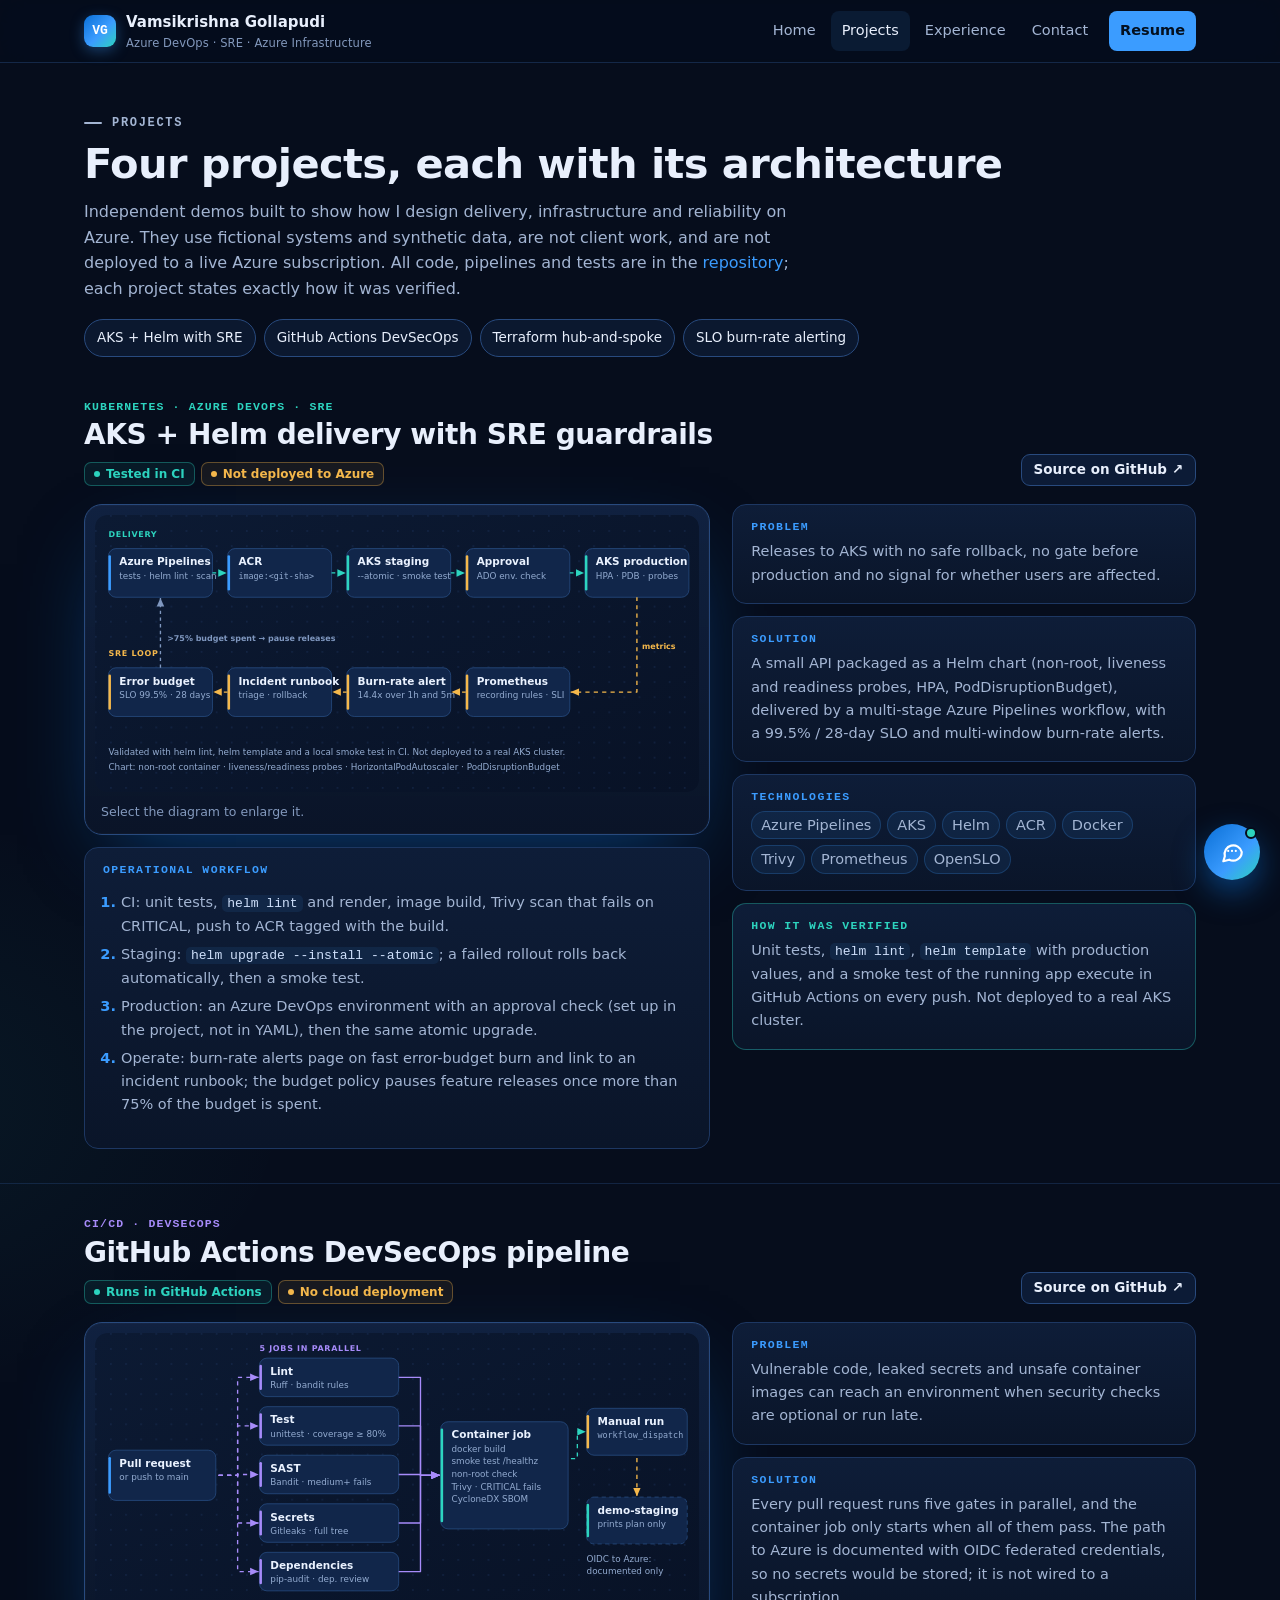
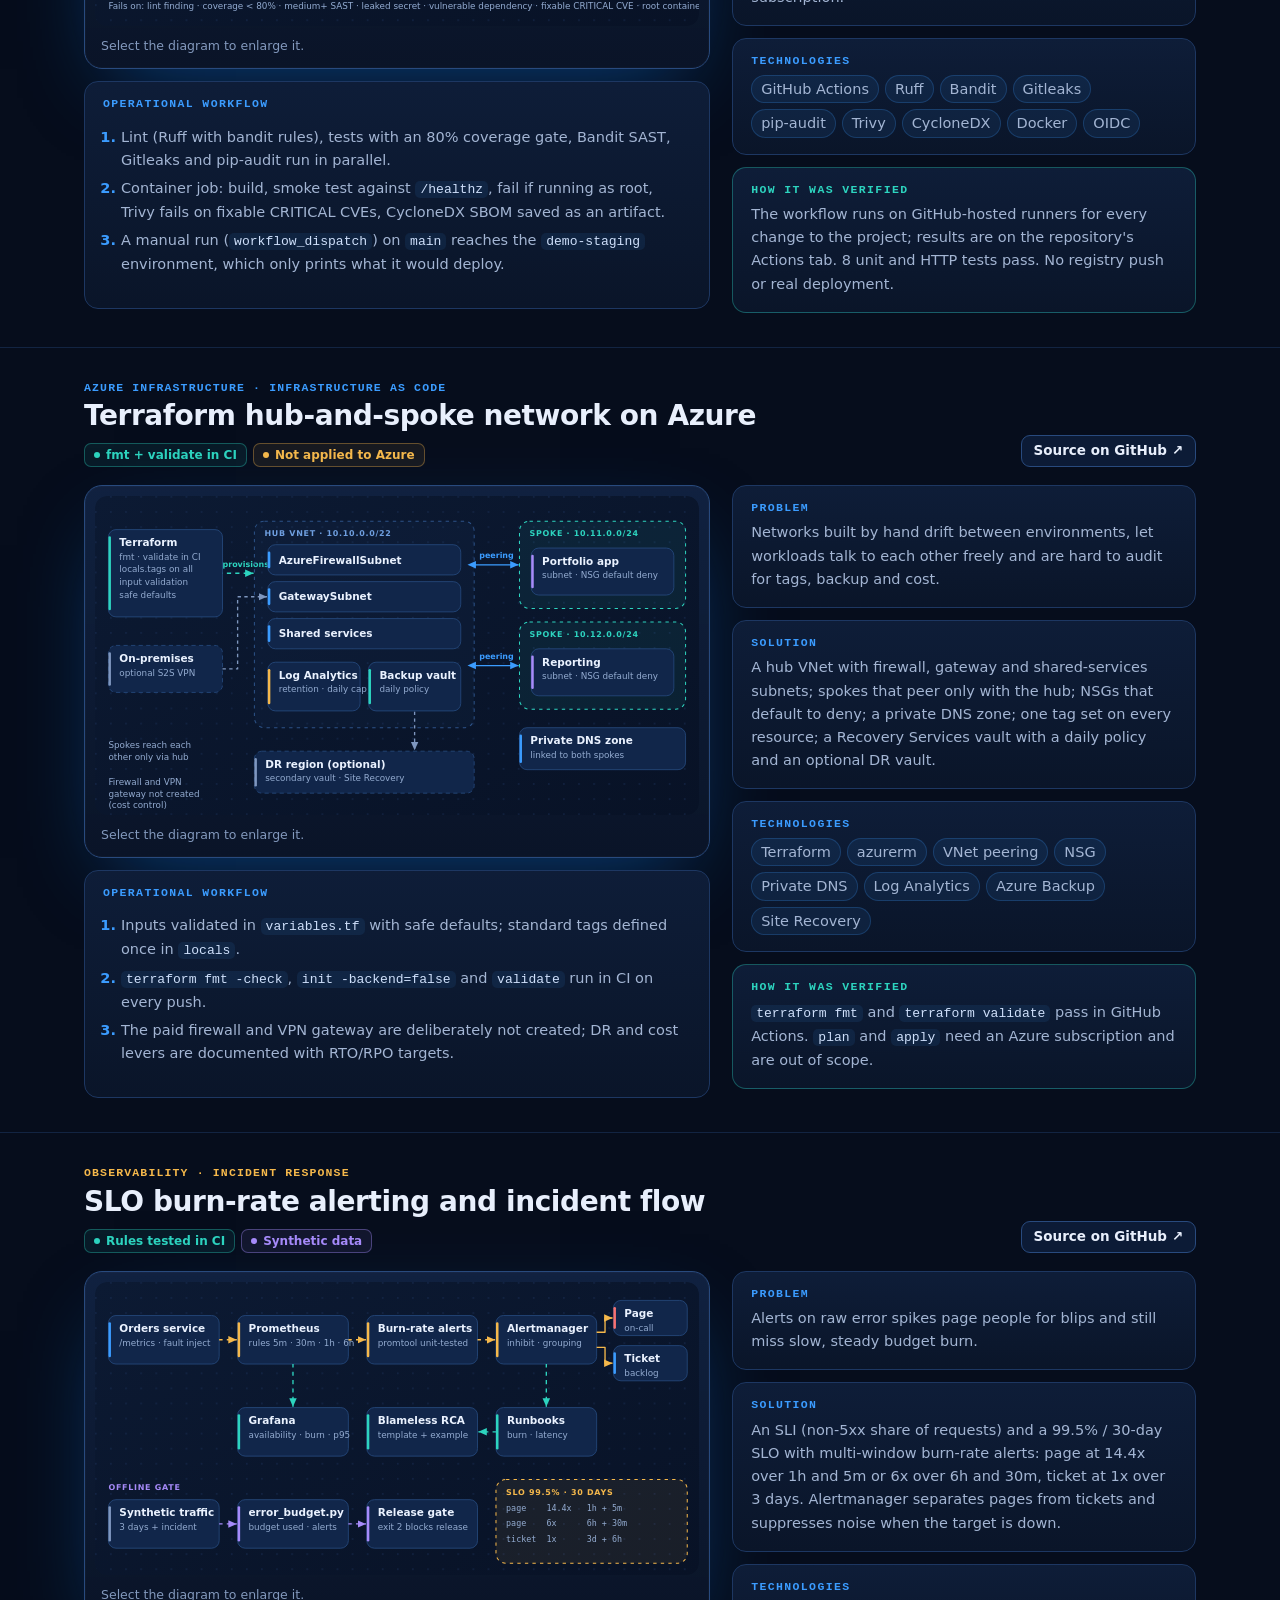
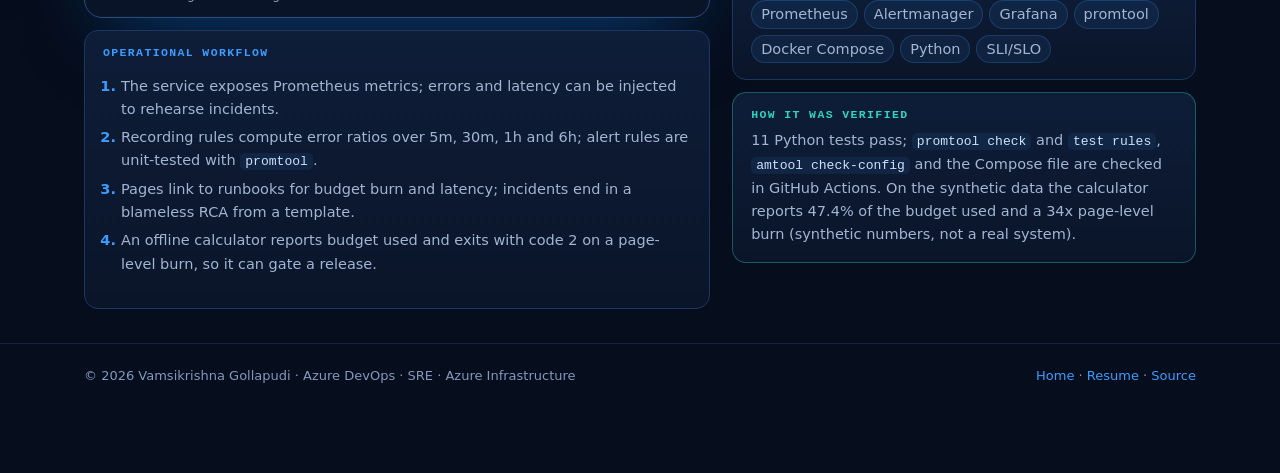
==== commit 48249248: "Polish (3c/3): projects page accuracy and verification badges Co-Authored-By: Claude Opus 5.5 <norep" ====
--- a/projects.html
+++ b/projects.html
@@ -49,28 +49,28 @@
 <article class="case" id="aks-helm-sre" aria-labelledby="aks-helm-sre-title">
   <div class="wrap">
     <div class="case-head">
-      <div><p class="kicker teal">Kubernetes · Azure DevOps · SRE</p><h2 id="aks-helm-sre-title">AKS + Helm delivery with SRE guardrails</h2></div>
+      <div><p class="kicker teal">Kubernetes · Azure DevOps · SRE</p><h2 id="aks-helm-sre-title">AKS + Helm delivery with SRE guardrails</h2><ul class="vstatus" aria-label="Verification status"><li class="st ok">Tested in CI</li><li class="st warn">Not deployed to Azure</li></ul></div>
       <a class="btn btn-ghost btn-sm" href="https://github.com/gollapudivamsi18/gollapudivamsi18.github.io/tree/main/demos/aks-helm-sre" target="_blank" rel="noopener">Source on GitHub ↗</a>
     </div>
     <div class="case-grid">
       <div class="case-facts">
         <figure class="diagram-card" style="margin:0">
           <button class="zoomable" type="button" data-diagram="assets/img/aks-sre-architecture.svg" data-title="AKS + Helm delivery with SRE guardrails" aria-label="Enlarge diagram: AKS + Helm delivery with SRE guardrails">
-            <img src="assets/img/aks-sre-architecture.svg" width="720" height="330" alt="Azure Pipelines runs tests, helm lint and an image scan, pushes to ACR, deploys to AKS staging with an atomic Helm upgrade and smoke test, waits for approval, then deploys to production. Prometheus and Azure Monitor feed burn-rate alerts, an incident runbook and an error-budget policy that can freeze releases.">
+            <img src="assets/img/aks-sre-architecture.svg" width="720" height="330" alt="Azure Pipelines runs tests, helm lint and an image scan, pushes to ACR, deploys to AKS staging with an atomic Helm upgrade and smoke test, waits for approval, then deploys to production. Prometheus recording rules feed burn-rate alerts, an incident runbook and an error-budget policy that pauses releases.">
           </button>
           <figcaption>Select the diagram to enlarge it.</figcaption>
         </figure>
         <div class="panel"><h3>Operational workflow</h3><ol>
           <li>CI: unit tests, <code>helm lint</code> and render, image build, Trivy scan that fails on CRITICAL, push to ACR tagged with the build.</li>
           <li>Staging: <code>helm upgrade --install --atomic</code>; a failed rollout rolls back automatically, then a smoke test.</li>
-          <li>Production: environment approval check, then the same atomic upgrade.</li>
-          <li>Operate: burn-rate alerts page on fast error-budget burn and link to an incident runbook; the budget policy freezes risky releases.</li>
+          <li>Production: an Azure DevOps environment with an approval check (set up in the project, not in YAML), then the same atomic upgrade.</li>
+          <li>Operate: burn-rate alerts page on fast error-budget burn and link to an incident runbook; the budget policy pauses feature releases once more than 75% of the budget is spent.</li>
         </ol></div>
       </div>
       <div class="case-facts">
         <div class="panel"><h3>Problem</h3><p>Releases to AKS with no safe rollback, no gate before production and no signal for whether users are affected.</p></div>
         <div class="panel"><h3>Solution</h3><p>A small API packaged as a Helm chart (non-root, liveness and readiness probes, HPA, PodDisruptionBudget), delivered by a multi-stage Azure Pipelines workflow, with a 99.5% / 28-day SLO and multi-window burn-rate alerts.</p></div>
-        <div class="panel"><h3>Technologies</h3><ul class="chips"><li>Azure Pipelines</li><li>AKS</li><li>Helm</li><li>ACR</li><li>Docker</li><li>Trivy</li><li>Prometheus</li><li>Azure Monitor</li><li>OpenSLO</li></ul></div>
+        <div class="panel"><h3>Technologies</h3><ul class="chips"><li>Azure Pipelines</li><li>AKS</li><li>Helm</li><li>ACR</li><li>Docker</li><li>Trivy</li><li>Prometheus</li><li>OpenSLO</li></ul></div>
         <div class="panel verify"><h3>How it was verified</h3><p>Unit tests, <code>helm lint</code>, <code>helm template</code> with production values, and a smoke test of the running app execute in GitHub Actions on every push. Not deployed to a real AKS cluster.</p></div>
       </div>
     </div>
@@ -80,26 +80,26 @@
 <article class="case" id="devsecops" aria-labelledby="devsecops-title">
   <div class="wrap">
     <div class="case-head">
-      <div><p class="kicker violet">CI/CD · DevSecOps</p><h2 id="devsecops-title">GitHub Actions DevSecOps pipeline</h2></div>
+      <div><p class="kicker violet">CI/CD · DevSecOps</p><h2 id="devsecops-title">GitHub Actions DevSecOps pipeline</h2><ul class="vstatus" aria-label="Verification status"><li class="st ok">Runs in GitHub Actions</li><li class="st warn">No cloud deployment</li></ul></div>
       <a class="btn btn-ghost btn-sm" href="https://github.com/gollapudivamsi18/gollapudivamsi18.github.io/tree/main/demos/github-actions-devsecops" target="_blank" rel="noopener">Source on GitHub ↗</a>
     </div>
     <div class="case-grid">
       <div class="case-facts">
         <figure class="diagram-card" style="margin:0">
           <button class="zoomable" type="button" data-diagram="assets/img/devsecops-pipeline.svg" data-title="GitHub Actions DevSecOps pipeline" aria-label="Enlarge diagram: GitHub Actions DevSecOps pipeline">
-            <img src="assets/img/devsecops-pipeline.svg" width="720" height="350" loading="lazy" alt="A pull request fans out to five parallel jobs: lint, test with coverage gate, SAST, secret scan and dependency audit. A container job then builds, smoke-tests, checks non-root, scans with Trivy and creates an SBOM, before an approval gate and a demo staging environment.">
+            <img src="assets/img/devsecops-pipeline.svg" width="720" height="350" loading="lazy" alt="A pull request fans out to five parallel jobs: lint, test with coverage gate, SAST, secret scan and dependency audit. A container job then builds, smoke-tests, checks non-root, scans with Trivy and creates an SBOM. A manual run on main reaches a demo-staging environment that only prints what it would deploy.">
           </button>
           <figcaption>Select the diagram to enlarge it.</figcaption>
         </figure>
         <div class="panel"><h3>Operational workflow</h3><ol>
           <li>Lint (Ruff with bandit rules), tests with an 80% coverage gate, Bandit SAST, Gitleaks and pip-audit run in parallel.</li>
           <li>Container job: build, smoke test against <code>/healthz</code>, fail if running as root, Trivy fails on fixable CRITICAL CVEs, CycloneDX SBOM saved as an artifact.</li>
-          <li>A manual run on <code>main</code> reaches the <code>demo-staging</code> environment behind an approval.</li>
+          <li>A manual run (<code>workflow_dispatch</code>) on <code>main</code> reaches the <code>demo-staging</code> environment, which only prints what it would deploy.</li>
         </ol></div>
       </div>
       <div class="case-facts">
         <div class="panel"><h3>Problem</h3><p>Vulnerable code, leaked secrets and unsafe container images can reach an environment when security checks are optional or run late.</p></div>
-        <div class="panel"><h3>Solution</h3><p>Every pull request runs five gates in parallel; the container job only starts when all pass, and promotion needs an environment approval. Deployment to Azure is documented with OIDC federated credentials, so no secrets are stored.</p></div>
+        <div class="panel"><h3>Solution</h3><p>Every pull request runs five gates in parallel, and the container job only starts when all of them pass. The path to Azure is documented with OIDC federated credentials, so no secrets would be stored; it is not wired to a subscription.</p></div>
         <div class="panel"><h3>Technologies</h3><ul class="chips"><li>GitHub Actions</li><li>Ruff</li><li>Bandit</li><li>Gitleaks</li><li>pip-audit</li><li>Trivy</li><li>CycloneDX</li><li>Docker</li><li>OIDC</li></ul></div>
         <div class="panel verify"><h3>How it was verified</h3><p>The workflow runs on GitHub-hosted runners for every change to the project; results are on the repository's Actions tab. 8 unit and HTTP tests pass. No registry push or real deployment.</p></div>
       </div>
@@ -110,7 +110,7 @@
 <article class="case" id="terraform-hub-spoke" aria-labelledby="terraform-hub-spoke-title">
   <div class="wrap">
     <div class="case-head">
-      <div><p class="kicker azure">Azure Infrastructure · Infrastructure as Code</p><h2 id="terraform-hub-spoke-title">Terraform hub-and-spoke network on Azure</h2></div>
+      <div><p class="kicker azure">Azure Infrastructure · Infrastructure as Code</p><h2 id="terraform-hub-spoke-title">Terraform hub-and-spoke network on Azure</h2><ul class="vstatus" aria-label="Verification status"><li class="st ok">fmt + validate in CI</li><li class="st warn">Not applied to Azure</li></ul></div>
       <a class="btn btn-ghost btn-sm" href="https://github.com/gollapudivamsi18/gollapudivamsi18.github.io/tree/main/demos/terraform-hub-spoke" target="_blank" rel="noopener">Source on GitHub ↗</a>
     </div>
     <div class="case-grid">
@@ -140,7 +140,7 @@
 <article class="case" id="sre-observability" aria-labelledby="sre-observability-title">
   <div class="wrap">
     <div class="case-head">
-      <div><p class="kicker amber">Observability · Incident response</p><h2 id="sre-observability-title">SLO burn-rate alerting and incident flow</h2></div>
+      <div><p class="kicker amber">Observability · Incident response</p><h2 id="sre-observability-title">SLO burn-rate alerting and incident flow</h2><ul class="vstatus" aria-label="Verification status"><li class="st ok">Rules tested in CI</li><li class="st info">Synthetic data</li></ul></div>
       <a class="btn btn-ghost btn-sm" href="https://github.com/gollapudivamsi18/gollapudivamsi18.github.io/tree/main/demos/sre-observability" target="_blank" rel="noopener">Source on GitHub ↗</a>
     </div>
     <div class="case-grid">
--- a/assets/css/site.css
+++ b/assets/css/site.css
@@ -9,7 +9,7 @@
   --line-2: #284a7e;
   --text: #e8effc;
   --muted: #a3b5d3;
-  --dim: #7187ab;
+  --dim: #8399bd;
   --azure: #3b9cff;
   --azure-2: #0a6fd6;
   --teal: #2dd4bf;
@@ -107,19 +107,25 @@
 .link-arrow::after { content: " →"; }
 
 /* Project cards --------------------------------------------------------------- */
-.projects { display: grid; grid-template-columns: repeat(2, minmax(0, 1fr)); gap: 20px; }
-.project { display: flex; flex-direction: column; background: linear-gradient(180deg, var(--surface), var(--bg-2)); border: 1px solid var(--line); border-radius: 16px; overflow: hidden; transition: border-color .2s ease, transform .2s ease, box-shadow .2s ease; }
-.project:hover { border-color: var(--line-2); transform: translateY(-2px); box-shadow: 0 20px 50px -28px rgba(59,156,255,.5); }
-.project .preview { background: #081226; border-bottom: 1px solid var(--line); padding: 10px; }
+.projects { display: grid; gap: 16px; }
+.project { display: grid; grid-template-columns: minmax(0, 1.3fr) minmax(0, 1fr); background: linear-gradient(180deg, var(--surface), var(--bg-2)); border: 1px solid var(--line); border-radius: var(--radius); overflow: hidden; transition: border-color .2s ease, box-shadow .2s ease; }
+.project:hover { border-color: var(--line-2); box-shadow: 0 18px 48px -30px rgba(59,156,255,.55); }
+.project .preview { position: relative; background: #081226; border-right: 1px solid var(--line); padding: 12px; display: flex; align-items: center; border-radius: 0; }
 .project .preview img { border-radius: 10px; width: 100%; height: auto; }
-.project .body { padding: 18px 20px 20px; display: flex; flex-direction: column; gap: 10px; flex: 1; }
+.zoom-hint { display: none; position: absolute; right: 18px; bottom: 18px; font: 600 11px/1 var(--font); color: #dbe8fd; background: rgba(6,13,28,.85); border: 1px solid var(--line-2); padding: 6px 8px; border-radius: 7px; }
+.project .body { padding: 18px 20px; display: flex; flex-direction: column; gap: 9px; }
 .kicker { font: 600 11.5px/1 var(--mono); letter-spacing: .1em; text-transform: uppercase; }
 .kicker.azure { color: var(--azure); } .kicker.teal { color: var(--teal); } .kicker.amber { color: var(--amber); } .kicker.violet { color: var(--violet); }
-.project h3 { font-size: 19px; font-weight: 680; }
+.project h3 { font-size: 18.5px; font-weight: 680; }
 .project p { color: var(--muted); font-size: 14.5px; }
 .project p b { color: #d7e5fb; font-weight: 600; }
-.project .chips { margin-top: 2px; }
-.project .card-actions { display: flex; flex-wrap: wrap; gap: 8px; margin-top: auto; padding-top: 6px; }
+.vstatus { list-style: none; padding: 0; margin: 0; display: flex; flex-wrap: wrap; gap: 6px; }
+.vstatus .st { display: inline-flex; align-items: center; gap: 6px; font: 600 12px/1 var(--font); padding: 5px 9px; border-radius: 7px; border: 1px solid; }
+.vstatus .st::before { content: ""; width: 6px; height: 6px; border-radius: 50%; background: currentColor; }
+.vstatus .ok { color: var(--teal); border-color: rgba(45,212,191,.35); background: rgba(45,212,191,.07); }
+.vstatus .warn { color: var(--amber); border-color: rgba(245,184,75,.35); background: rgba(245,184,75,.07); }
+.vstatus .info { color: var(--violet); border-color: rgba(167,139,250,.38); background: rgba(167,139,250,.08); }
+.project .card-actions { display: flex; flex-wrap: wrap; gap: 8px; margin-top: auto; padding-top: 4px; }
 .note { font-size: 13px; color: var(--dim); margin-top: 16px; }
 
 /* About + expertise ------------------------------------------------------------ */
@@ -152,6 +158,8 @@
 .role .when { font: 500 12.5px/1.3 var(--mono); color: var(--azure); }
 .role .title { font-weight: 650; font-size: 16px; }
 .role .org { color: var(--muted); font-size: 14px; }
+.role .hit { color: #cfe0fb; font-size: 13.5px; margin-top: 3px; }
+.role .hit::before { content: "▸ "; color: var(--teal); }
 .role .tag { font-size: 12px; color: var(--teal); border: 1px solid rgba(45,212,191,.3); background: rgba(45,212,191,.07); padding: 4px 9px; border-radius: 999px; white-space: nowrap; }
 .role .chev { width: 22px; height: 22px; color: var(--dim); transition: transform .2s ease; }
 .role[open] .chev { transform: rotate(180deg); color: var(--azure); }
@@ -204,7 +212,7 @@
 .case { padding: 34px 0; border-top: 1px solid rgba(29,55,98,.55); }
 .case:first-of-type { border-top: 0; }
 .case-head { display: flex; flex-wrap: wrap; align-items: flex-end; justify-content: space-between; gap: 12px; margin-bottom: 18px; }
-.case-head h2 { font-size: clamp(1.35rem, 2.4vw, 1.75rem); margin-top: 6px; }
+.case-head h2 { font-size: clamp(1.35rem, 2.4vw, 1.75rem); margin: 6px 0 10px; }
 .case-grid { display: grid; grid-template-columns: minmax(0, 1.35fr) minmax(0, 1fr); gap: 22px; align-items: start; }
 .case-facts { display: grid; gap: 12px; }
 .case-facts .panel { padding: 16px 18px; }
@@ -298,7 +306,9 @@
   .nav.open { display: flex; }
   .nav a { padding: 11px 12px; font-size: 15px; }
   .nav a.nav-cta { margin: 6px 0 0; text-align: center; }
-  .projects { grid-template-columns: 1fr; }
+  .project { grid-template-columns: minmax(0, 1fr); }
+  .project .preview { border-right: 0; border-bottom: 1px solid var(--line); }
+  .zoom-hint { display: block; }
   .certs { grid-template-columns: 1fr; }
   .contact-card { grid-template-columns: 1fr; }
   .role summary { grid-template-columns: minmax(0, 1fr) 22px; gap: 4px 12px; }
